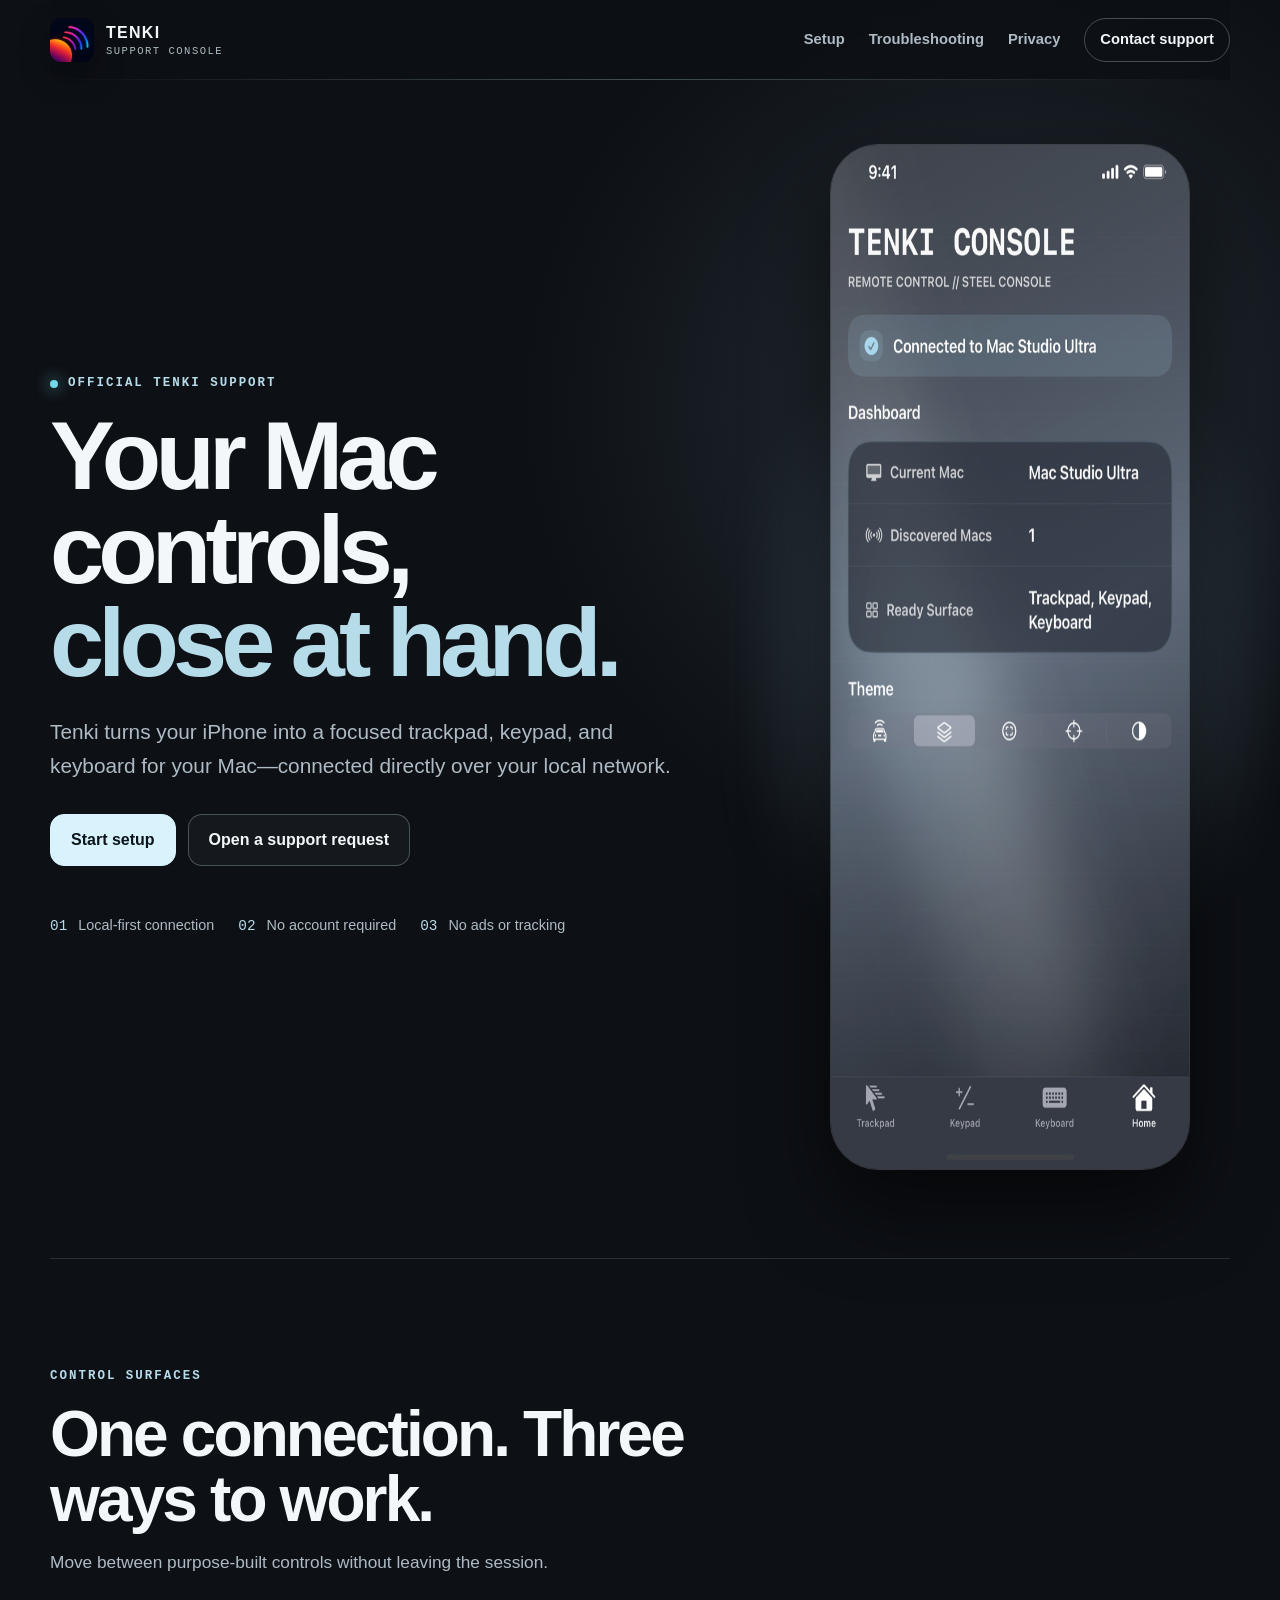
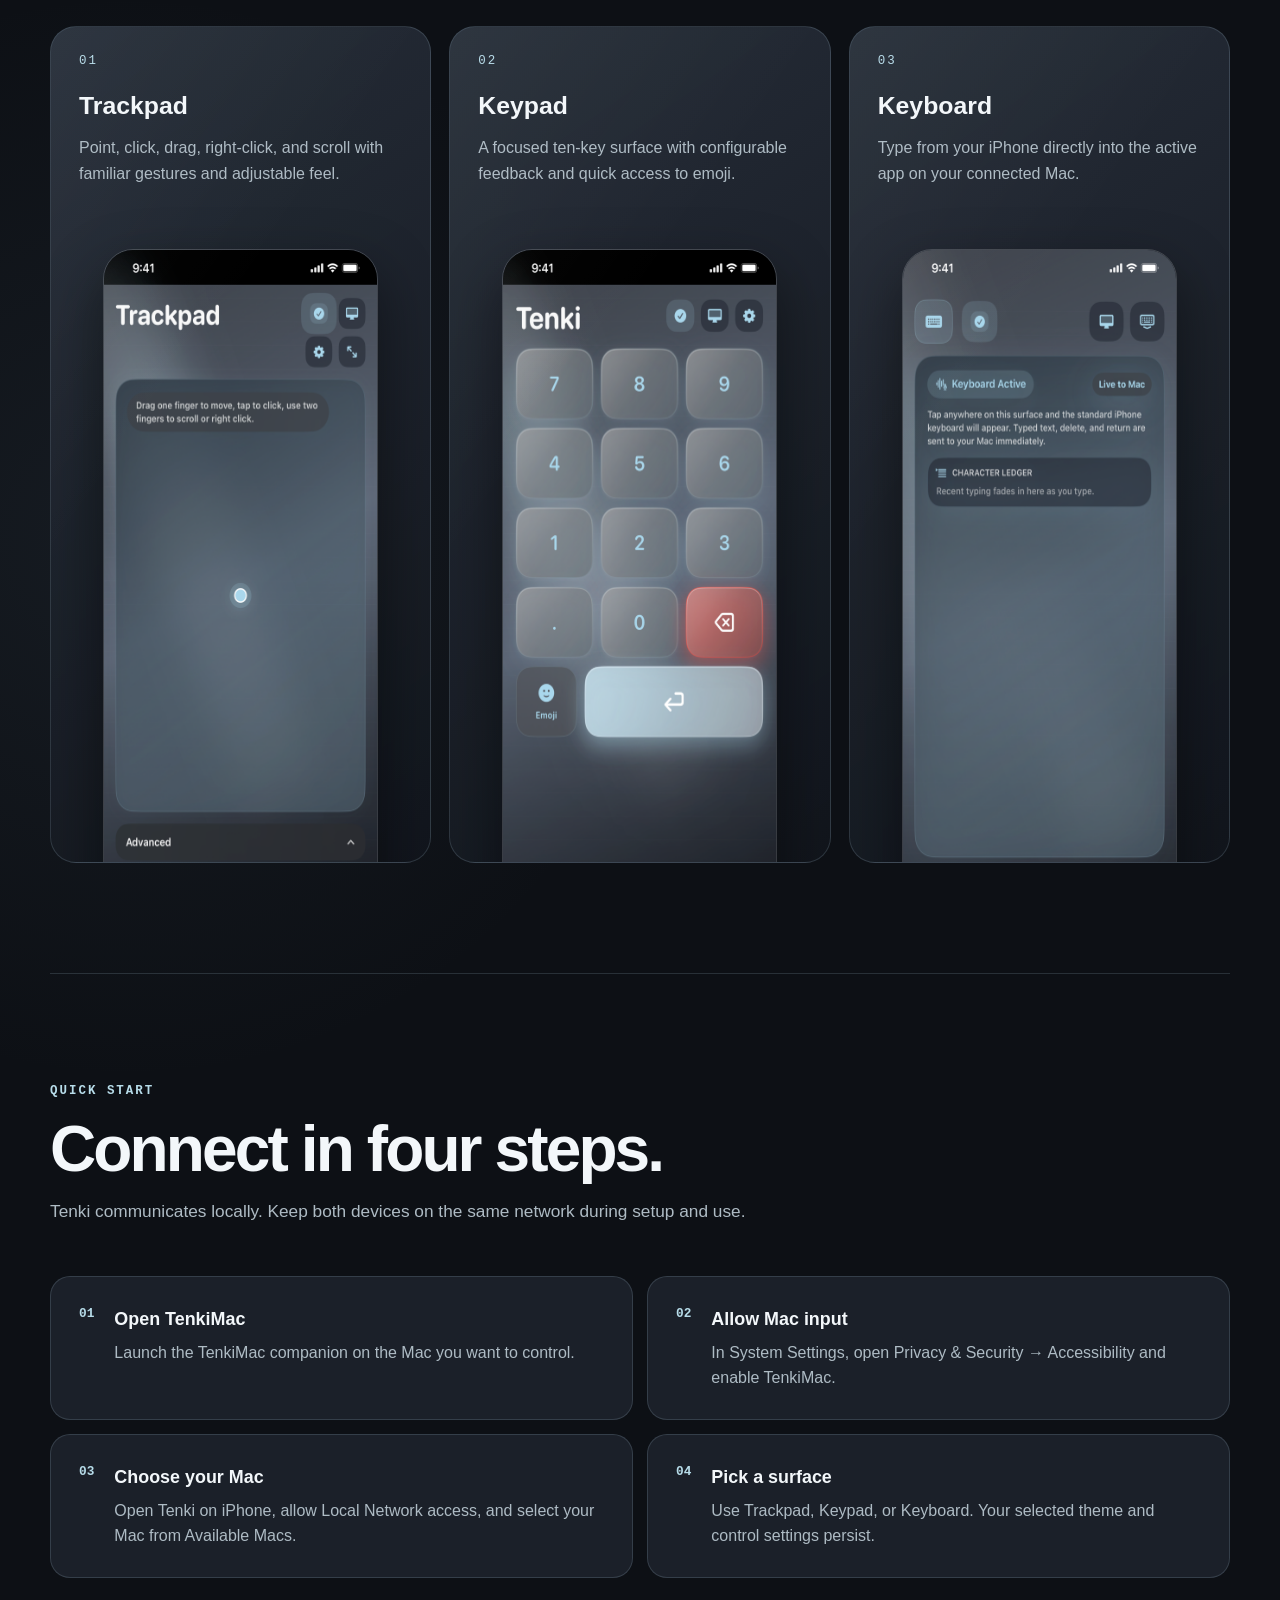
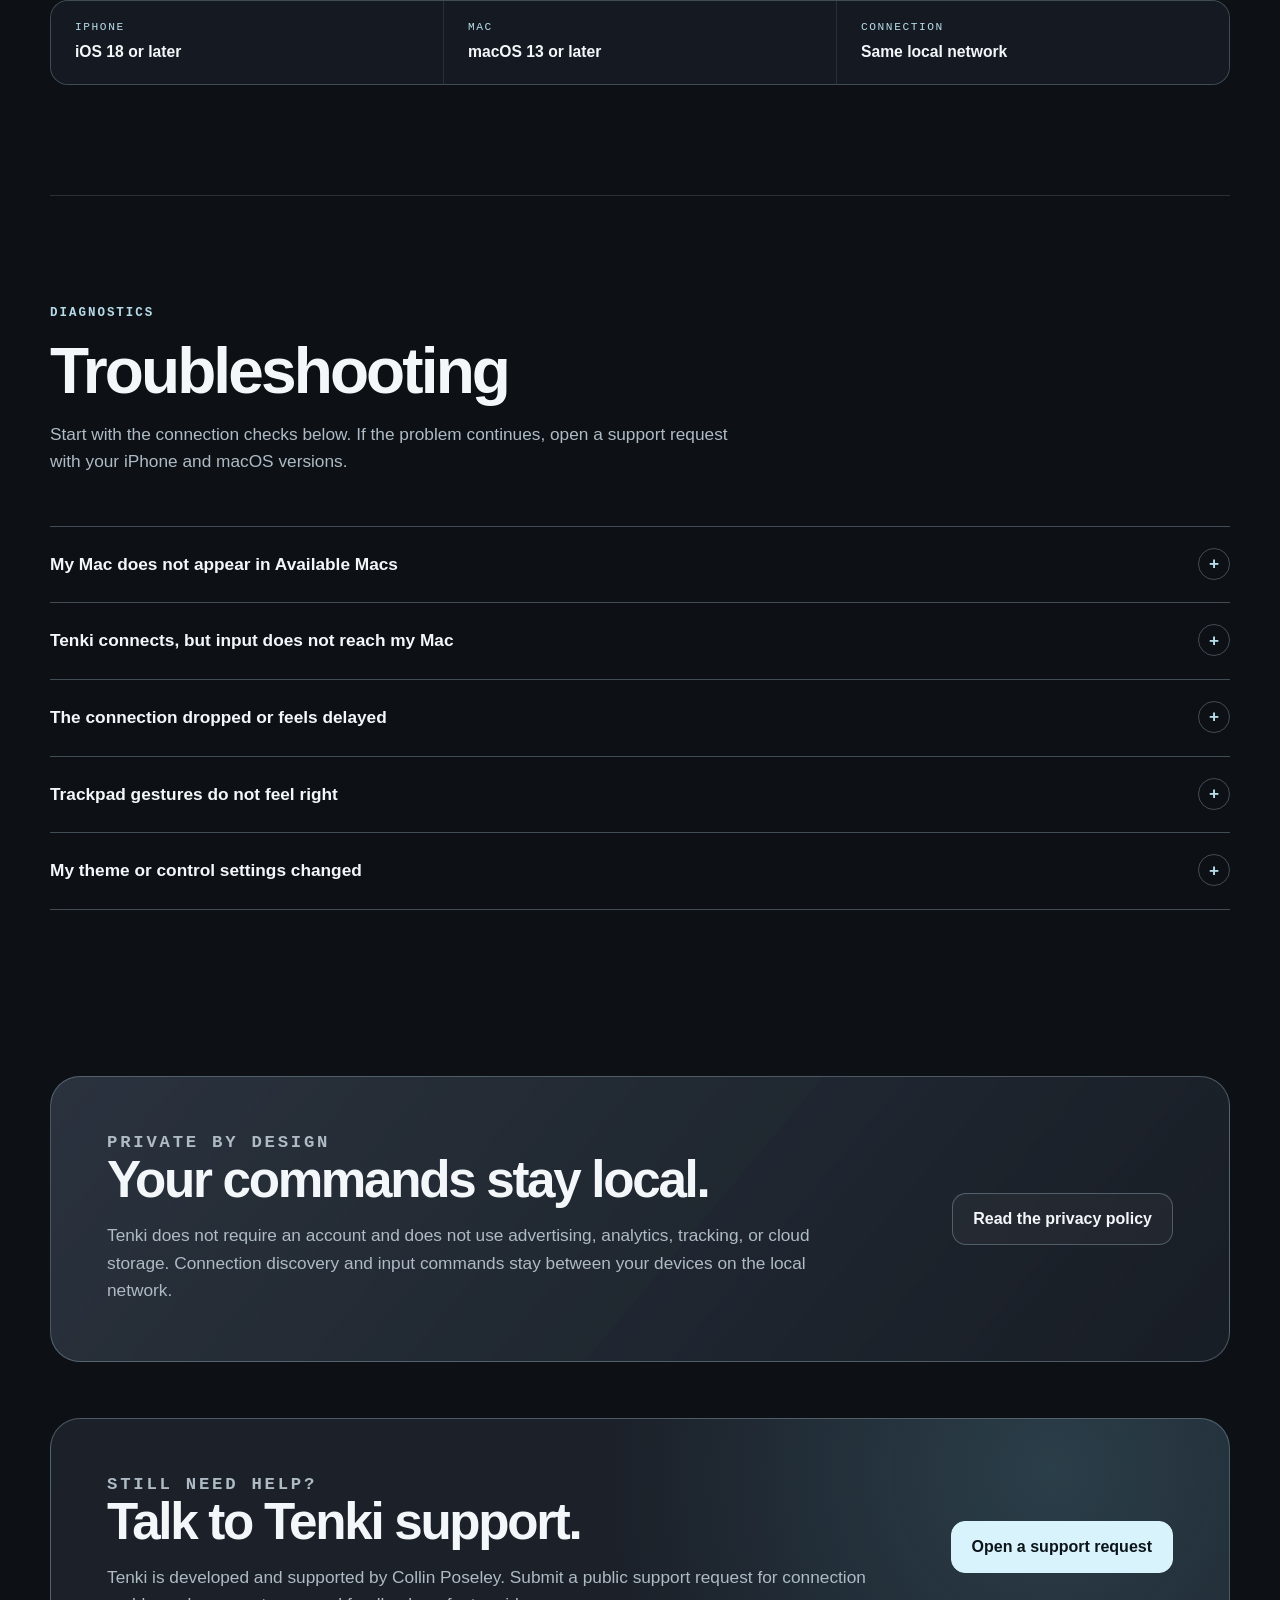
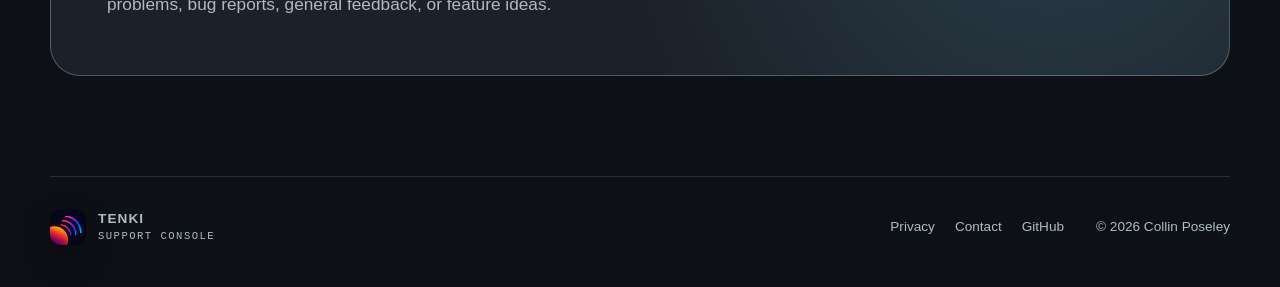
==== index.html @ 08800875 "Launch Tenki support site" ====
<!DOCTYPE html>
<html lang="en">
<head>
  <meta charset="utf-8">
  <meta name="viewport" content="width=device-width, initial-scale=1">
  <meta name="theme-color" content="#171b22">
  <meta name="description" content="Official support for Tenki, the iPhone control surface for your Mac. Find setup steps, troubleshooting help, privacy details, and contact support.">
  <meta property="og:title" content="Tenki Support">
  <meta property="og:description" content="Setup, troubleshooting, privacy, and support for Tenki—the iPhone control surface for Mac.">
  <meta property="og:type" content="website">
  <meta property="og:url" content="https://cposeley2.github.io/tenki-support/">
  <meta property="og:image" content="https://cposeley2.github.io/tenki-support/assets/og.png">
  <meta name="twitter:card" content="summary_large_image">
  <meta name="twitter:title" content="Tenki Support">
  <meta name="twitter:description" content="Setup, troubleshooting, privacy, and support for Tenki—the iPhone control surface for Mac.">
  <meta name="twitter:image" content="https://cposeley2.github.io/tenki-support/assets/og.png">
  <title>Tenki Support</title>
  <link rel="icon" type="image/png" href="assets/icon.png">
  <link rel="apple-touch-icon" href="assets/icon.png">
  <link rel="stylesheet" href="assets/styles.css">
</head>
<body>
  <a class="skip-link" href="#main">Skip to content</a>

  <header class="site-header">
    <a class="brand" href="./" aria-label="Tenki Support home">
      <img src="assets/icon.png" alt="" width="44" height="44">
      <span>
        <strong>TENKI</strong>
        <small>SUPPORT CONSOLE</small>
      </span>
    </a>

    <nav aria-label="Primary navigation">
      <a href="#setup">Setup</a>
      <a href="#troubleshooting">Troubleshooting</a>
      <a href="privacy.html">Privacy</a>
      <a class="nav-cta" href="https://github.com/CPoseley2/tenki-support/issues/new?template=support.yml">Contact support</a>
    </nav>
  </header>

  <main id="main">
    <section class="hero" aria-labelledby="hero-title">
      <div class="hero-copy">
        <p class="eyebrow"><span class="status-dot"></span> OFFICIAL TENKI SUPPORT</p>
        <h1 id="hero-title">Your Mac controls,<br><span>close at hand.</span></h1>
        <p class="hero-summary">
          Tenki turns your iPhone into a focused trackpad, keypad, and keyboard for your Mac—connected directly over your local network.
        </p>
        <div class="hero-actions">
          <a class="button primary" href="#setup">Start setup</a>
          <a class="button secondary" href="https://github.com/CPoseley2/tenki-support/issues/new?template=support.yml">Open a support request</a>
        </div>
        <ul class="signal-list">
          <li><span>01</span> Local-first connection</li>
          <li><span>02</span> No account required</li>
          <li><span>03</span> No ads or tracking</li>
        </ul>
      </div>

      <div class="hero-device">
        <div class="device-glow"></div>
        <img src="assets/screenshots/home.png" alt="Tenki Console home screen connected to a Mac" width="474" height="1026">
      </div>
    </section>

    <section class="surface-strip" aria-labelledby="surfaces-title">
      <div class="section-heading">
        <p class="eyebrow">CONTROL SURFACES</p>
        <h2 id="surfaces-title">One connection. Three ways to work.</h2>
        <p>Move between purpose-built controls without leaving the session.</p>
      </div>

      <div class="surface-grid">
        <article class="surface-card">
          <div class="surface-number">01</div>
          <h3>Trackpad</h3>
          <p>Point, click, drag, right-click, and scroll with familiar gestures and adjustable feel.</p>
          <img src="assets/screenshots/trackpad.png" alt="Tenki Trackpad screen" loading="lazy" width="316" height="684">
        </article>
        <article class="surface-card">
          <div class="surface-number">02</div>
          <h3>Keypad</h3>
          <p>A focused ten-key surface with configurable feedback and quick access to emoji.</p>
          <img src="assets/screenshots/keypad.png" alt="Tenki Keypad screen" loading="lazy" width="316" height="684">
        </article>
        <article class="surface-card">
          <div class="surface-number">03</div>
          <h3>Keyboard</h3>
          <p>Type from your iPhone directly into the active app on your connected Mac.</p>
          <img src="assets/screenshots/keyboard.png" alt="Tenki Keyboard screen" loading="lazy" width="316" height="684">
        </article>
      </div>
    </section>

    <section class="setup-section" id="setup" aria-labelledby="setup-title">
      <div class="section-heading">
        <p class="eyebrow">QUICK START</p>
        <h2 id="setup-title">Connect in four steps.</h2>
        <p>Tenki communicates locally. Keep both devices on the same network during setup and use.</p>
      </div>

      <ol class="steps">
        <li>
          <span class="step-number">01</span>
          <div>
            <h3>Open TenkiMac</h3>
            <p>Launch the TenkiMac companion on the Mac you want to control.</p>
          </div>
        </li>
        <li>
          <span class="step-number">02</span>
          <div>
            <h3>Allow Mac input</h3>
            <p>In System Settings, open Privacy &amp; Security → Accessibility and enable TenkiMac.</p>
          </div>
        </li>
        <li>
          <span class="step-number">03</span>
          <div>
            <h3>Choose your Mac</h3>
            <p>Open Tenki on iPhone, allow Local Network access, and select your Mac from Available Macs.</p>
          </div>
        </li>
        <li>
          <span class="step-number">04</span>
          <div>
            <h3>Pick a surface</h3>
            <p>Use Trackpad, Keypad, or Keyboard. Your selected theme and control settings persist.</p>
          </div>
        </li>
      </ol>

      <div class="requirements">
        <div>
          <small>IPHONE</small>
          <strong>iOS 18 or later</strong>
        </div>
        <div>
          <small>MAC</small>
          <strong>macOS 13 or later</strong>
        </div>
        <div>
          <small>CONNECTION</small>
          <strong>Same local network</strong>
        </div>
      </div>
    </section>

    <section class="troubleshooting-section" id="troubleshooting" aria-labelledby="troubleshooting-title">
      <div class="section-heading compact">
        <p class="eyebrow">DIAGNOSTICS</p>
        <h2 id="troubleshooting-title">Troubleshooting</h2>
        <p>Start with the connection checks below. If the problem continues, open a support request with your iPhone and macOS versions.</p>
      </div>

      <div class="diagnostic-list">
        <details>
          <summary>My Mac does not appear in Available Macs</summary>
          <div>
            <p>Confirm that TenkiMac is open and that both devices are connected to the same local network. On iPhone, open Settings → Privacy &amp; Security → Local Network and make sure Tenki is enabled.</p>
          </div>
        </details>
        <details>
          <summary>Tenki connects, but input does not reach my Mac</summary>
          <div>
            <p>Open System Settings → Privacy &amp; Security → Accessibility on your Mac and enable TenkiMac. If it was already enabled, turn it off and on again, then relaunch TenkiMac.</p>
          </div>
        </details>
        <details>
          <summary>The connection dropped or feels delayed</summary>
          <div>
            <p>Keep both devices on the same stable Wi-Fi network, move them closer to the access point, and avoid guest networks that isolate devices. Reopen Available Macs and reconnect.</p>
          </div>
        </details>
        <details>
          <summary>Trackpad gestures do not feel right</summary>
          <div>
            <p>Open Trackpad settings to adjust sensitivity, scroll behavior, smoothing, and haptic strength. The Balanced preset is a good place to restart.</p>
          </div>
        </details>
        <details>
          <summary>My theme or control settings changed</summary>
          <div>
            <p>Update to the latest Tenki version. Theme, clean-theme color, keypad layout, sound, haptic, and trackpad preferences are designed to persist between launches.</p>
          </div>
        </details>
      </div>
    </section>

    <section class="privacy-callout" aria-labelledby="privacy-title">
      <div>
        <p class="eyebrow">PRIVATE BY DESIGN</p>
        <h2 id="privacy-title">Your commands stay local.</h2>
        <p>Tenki does not require an account and does not use advertising, analytics, tracking, or cloud storage. Connection discovery and input commands stay between your devices on the local network.</p>
      </div>
      <a class="button secondary" href="privacy.html">Read the privacy policy</a>
    </section>

    <section class="contact-section" id="contact" aria-labelledby="contact-title">
      <div>
        <p class="eyebrow">STILL NEED HELP?</p>
        <h2 id="contact-title">Talk to Tenki support.</h2>
        <p>Tenki is developed and supported by Collin Poseley. Submit a public support request for connection problems, bug reports, general feedback, or feature ideas.</p>
      </div>
      <a class="button primary" href="https://github.com/CPoseley2/tenki-support/issues/new?template=support.yml">Open a support request</a>
    </section>
  </main>

  <footer>
    <a class="brand footer-brand" href="./">
      <img src="assets/icon.png" alt="" width="36" height="36">
      <span><strong>TENKI</strong><small>SUPPORT CONSOLE</small></span>
    </a>
    <div class="footer-links">
      <a href="privacy.html">Privacy</a>
      <a href="https://github.com/CPoseley2/tenki-support/issues/new?template=support.yml">Contact</a>
      <a href="https://github.com/CPoseley2/tenki-support">GitHub</a>
    </div>
    <p>© 2026 Collin Poseley</p>
  </footer>
</body>
</html>
---- assets/styles.css ----
:root {
  color-scheme: dark;
  --bg: #0d1015;
  --bg-soft: #151a22;
  --panel: rgba(31, 37, 47, 0.82);
  --panel-strong: #202630;
  --line: rgba(188, 219, 234, 0.16);
  --line-strong: rgba(188, 219, 234, 0.3);
  --text: #f3f7fa;
  --muted: #aebbc4;
  --accent: #b7dce9;
  --accent-strong: #d9f3fc;
  --signal: #74d8e8;
  --danger: #f07178;
  --max: 1180px;
  --radius: 26px;
  --mono: ui-monospace, "SFMono-Regular", "SF Mono", Menlo, Consolas, monospace;
  --sans: -apple-system, BlinkMacSystemFont, "SF Pro Display", "Helvetica Neue", Arial, sans-serif;
}

* {
  box-sizing: border-box;
}

html {
  scroll-behavior: smooth;
}

body {
  margin: 0;
  min-width: 320px;
  overflow-x: hidden;
  color: var(--text);
  background:
    radial-gradient(circle at 78% 8%, rgba(156, 198, 219, 0.16), transparent 30rem),
    radial-gradient(circle at 10% 42%, rgba(85, 106, 125, 0.12), transparent 34rem),
    var(--bg);
  font-family: var(--sans);
  line-height: 1.6;
}

body::before {
  position: fixed;
  inset: 0;
  z-index: -1;
  pointer-events: none;
  content: "";
  opacity: 0.34;
  background-image:
    linear-gradient(rgba(255, 255, 255, 0.025) 1px, transparent 1px),
    linear-gradient(90deg, rgba(255, 255, 255, 0.025) 1px, transparent 1px);
  background-size: 52px 52px;
  mask-image: linear-gradient(to bottom, black, transparent 72%);
}

a {
  color: inherit;
}

img {
  display: block;
  max-width: 100%;
}

.skip-link {
  position: fixed;
  top: 8px;
  left: 8px;
  z-index: 100;
  padding: 10px 14px;
  color: #081015;
  background: var(--accent-strong);
  border-radius: 8px;
  transform: translateY(-160%);
}

.skip-link:focus {
  transform: translateY(0);
}

.site-header {
  position: sticky;
  top: 0;
  z-index: 20;
  display: flex;
  align-items: center;
  justify-content: space-between;
  width: min(calc(100% - 40px), var(--max));
  margin: 0 auto;
  padding: 18px 0;
  background: rgba(13, 16, 21, 0.82);
  backdrop-filter: blur(20px);
}

.site-header::after {
  position: absolute;
  right: 0;
  bottom: 0;
  left: 0;
  height: 1px;
  content: "";
  background: linear-gradient(90deg, transparent, var(--line-strong), transparent);
}

.brand {
  display: inline-flex;
  gap: 12px;
  align-items: center;
  text-decoration: none;
}

.brand img {
  border-radius: 11px;
  box-shadow: 0 12px 30px rgba(0, 0, 0, 0.34);
}

.brand span {
  display: grid;
  line-height: 1.1;
}

.brand strong {
  letter-spacing: 0.08em;
}

.brand small {
  margin-top: 4px;
  color: var(--muted);
  font: 0.66rem/1 var(--mono);
  letter-spacing: 0.14em;
}

nav {
  display: flex;
  gap: 24px;
  align-items: center;
}

nav a {
  color: var(--muted);
  font-size: 0.92rem;
  font-weight: 600;
  text-decoration: none;
  transition: color 160ms ease;
}

nav a:hover,
nav a:focus-visible,
nav a[aria-current="page"] {
  color: var(--text);
}

.nav-cta {
  padding: 9px 15px;
  color: var(--text);
  border: 1px solid var(--line-strong);
  border-radius: 999px;
}

main,
footer {
  width: min(calc(100% - 40px), var(--max));
  margin-inline: auto;
}

.hero {
  display: grid;
  grid-template-columns: minmax(0, 1.2fr) minmax(280px, 0.8fr);
  gap: 80px;
  align-items: center;
  min-height: 760px;
  padding: 64px 0 88px;
}

.eyebrow {
  display: flex;
  gap: 10px;
  align-items: center;
  margin: 0 0 18px;
  color: var(--accent);
  font: 700 0.78rem/1.2 var(--mono);
  letter-spacing: 0.16em;
}

.status-dot {
  width: 8px;
  height: 8px;
  background: var(--signal);
  border-radius: 50%;
  box-shadow: 0 0 16px var(--signal);
}

h1,
h2,
h3,
p {
  margin-top: 0;
}

h1 {
  max-width: 720px;
  margin-bottom: 26px;
  font-size: clamp(3.5rem, 7.6vw, 6.6rem);
  line-height: 0.96;
  letter-spacing: -0.06em;
}

h1 span,
h2 span {
  color: var(--accent);
}

.hero-summary {
  max-width: 650px;
  margin-bottom: 32px;
  color: var(--muted);
  font-size: clamp(1.08rem, 2vw, 1.3rem);
}

.hero-actions {
  display: flex;
  flex-wrap: wrap;
  gap: 12px;
}

.button {
  display: inline-flex;
  min-height: 48px;
  padding: 12px 20px;
  align-items: center;
  justify-content: center;
  border-radius: 14px;
  font-weight: 750;
  text-decoration: none;
  transition: transform 160ms ease, border-color 160ms ease, background 160ms ease;
}

.button:hover,
.button:focus-visible {
  transform: translateY(-2px);
}

.button.primary {
  color: #0b151a;
  background: var(--accent-strong);
  border: 1px solid var(--accent-strong);
}

.button.secondary {
  color: var(--text);
  background: rgba(255, 255, 255, 0.035);
  border: 1px solid var(--line-strong);
}

.button.secondary:hover,
.button.secondary:focus-visible {
  background: rgba(255, 255, 255, 0.07);
  border-color: rgba(188, 219, 234, 0.5);
}

.signal-list {
  display: flex;
  flex-wrap: wrap;
  gap: 16px 24px;
  padding: 0;
  margin: 48px 0 0;
  color: var(--muted);
  list-style: none;
  font-size: 0.9rem;
}

.signal-list span {
  margin-right: 7px;
  color: var(--accent);
  font-family: var(--mono);
}

.hero-device {
  position: relative;
  width: min(100%, 360px);
  justify-self: center;
}

.hero-device > img {
  position: relative;
  z-index: 1;
  width: 100%;
  border: 1px solid rgba(255, 255, 255, 0.17);
  border-radius: 48px;
  box-shadow: 0 40px 80px rgba(0, 0, 0, 0.55);
}

.device-glow {
  position: absolute;
  inset: 10% -18%;
  background: radial-gradient(circle, rgba(162, 211, 230, 0.26), transparent 68%);
  filter: blur(28px);
}

.surface-strip,
.setup-section,
.troubleshooting-section {
  padding: 110px 0;
  border-top: 1px solid var(--line);
}

.section-heading {
  max-width: 760px;
  margin-bottom: 50px;
}

.section-heading.compact {
  max-width: 680px;
}

.section-heading h2,
.privacy-callout h2,
.contact-section h2 {
  margin-bottom: 16px;
  font-size: clamp(2.4rem, 5vw, 4.2rem);
  line-height: 1.02;
  letter-spacing: -0.045em;
}

.section-heading > p:last-child,
.privacy-callout p,
.contact-section p {
  color: var(--muted);
  font-size: 1.08rem;
}

.surface-grid {
  display: grid;
  grid-template-columns: repeat(3, 1fr);
  gap: 18px;
}

.surface-card {
  position: relative;
  min-width: 0;
  overflow: hidden;
  padding: 28px 28px 0;
  background: linear-gradient(145deg, rgba(43, 51, 63, 0.86), rgba(18, 22, 29, 0.96));
  border: 1px solid var(--line);
  border-radius: var(--radius);
}

.surface-card::after {
  position: absolute;
  inset: 0;
  pointer-events: none;
  content: "";
  background: linear-gradient(125deg, rgba(255, 255, 255, 0.04), transparent 40%);
}

.surface-number {
  color: var(--accent);
  font: 0.78rem/1 var(--mono);
  letter-spacing: 0.16em;
}

.surface-card h3 {
  margin: 18px 0 10px;
  font-size: 1.55rem;
}

.surface-card p {
  min-height: 90px;
  color: var(--muted);
}

.surface-card img {
  width: min(88%, 275px);
  margin: 24px auto -22%;
  border: 1px solid rgba(255, 255, 255, 0.16);
  border-radius: 30px;
  box-shadow: 0 24px 60px rgba(0, 0, 0, 0.46);
}

.steps {
  display: grid;
  grid-template-columns: repeat(2, 1fr);
  gap: 14px;
  padding: 0;
  list-style: none;
}

.steps li {
  display: flex;
  gap: 20px;
  padding: 28px;
  background: var(--panel);
  border: 1px solid var(--line);
  border-radius: 20px;
}

.step-number {
  flex: 0 0 auto;
  color: var(--accent);
  font: 700 0.8rem/1.4 var(--mono);
}

.steps h3 {
  margin-bottom: 6px;
  font-size: 1.12rem;
}

.steps p {
  margin: 0;
  color: var(--muted);
}

.requirements {
  display: grid;
  grid-template-columns: repeat(3, 1fr);
  gap: 1px;
  margin-top: 22px;
  overflow: hidden;
  background: var(--line);
  border: 1px solid var(--line);
  border-radius: 18px;
}

.requirements div {
  display: grid;
  gap: 5px;
  padding: 20px 24px;
  background: var(--bg-soft);
}

.requirements small {
  color: var(--accent);
  font: 0.7rem/1.2 var(--mono);
  letter-spacing: 0.14em;
}

.requirements strong {
  font-size: 0.98rem;
}

.diagnostic-list {
  border-top: 1px solid var(--line-strong);
}

details {
  border-bottom: 1px solid var(--line-strong);
}

summary {
  position: relative;
  padding: 24px 52px 24px 0;
  cursor: pointer;
  font-size: 1.08rem;
  font-weight: 700;
  list-style: none;
}

summary::-webkit-details-marker {
  display: none;
}

summary::after {
  position: absolute;
  top: 21px;
  right: 0;
  display: grid;
  width: 30px;
  height: 30px;
  content: "+";
  place-items: center;
  color: var(--accent);
  border: 1px solid var(--line-strong);
  border-radius: 50%;
}

details[open] summary::after {
  content: "–";
}

details > div {
  max-width: 820px;
  padding: 0 48px 24px 0;
  color: var(--muted);
}

details p {
  margin-bottom: 0;
}

.privacy-callout,
.contact-section {
  display: grid;
  grid-template-columns: minmax(0, 1fr) auto;
  gap: 48px;
  align-items: center;
  padding: 56px;
  margin: 56px 0;
  background:
    linear-gradient(130deg, rgba(64, 78, 92, 0.4), rgba(24, 29, 37, 0.92)),
    var(--panel);
  border: 1px solid var(--line-strong);
  border-radius: 30px;
}

.privacy-callout h2,
.contact-section h2 {
  font-size: clamp(2rem, 4vw, 3.5rem);
}

.privacy-callout p,
.contact-section p {
  max-width: 760px;
  margin-bottom: 0;
}

.contact-section {
  margin-bottom: 100px;
  background:
    radial-gradient(circle at 85% 20%, rgba(113, 197, 218, 0.18), transparent 28rem),
    var(--panel);
}

footer {
  display: grid;
  grid-template-columns: 1fr auto auto;
  gap: 32px;
  align-items: center;
  padding: 32px 0 42px;
  color: var(--muted);
  border-top: 1px solid var(--line);
  font-size: 0.85rem;
}

.footer-links {
  display: flex;
  gap: 20px;
}

.footer-links a {
  text-decoration: none;
}

.footer-links a:hover,
.footer-links a:focus-visible {
  color: var(--text);
}

footer p {
  margin: 0;
}

.policy-main {
  max-width: 950px;
}

.policy-hero {
  padding: 110px 0 70px;
}

.policy-hero h1 {
  max-width: 900px;
}

.policy-hero > p:last-child {
  color: var(--muted);
  font-family: var(--mono);
}

.policy {
  margin-bottom: 100px;
}

.policy section {
  padding: 38px 0;
  border-top: 1px solid var(--line);
}

.policy h2 {
  margin-bottom: 16px;
  font-size: 1.8rem;
  letter-spacing: -0.025em;
}

.policy h3 {
  margin: 26px 0 8px;
  color: var(--accent);
  font-size: 1rem;
}

.policy p {
  max-width: 780px;
  color: var(--muted);
  font-size: 1.05rem;
}

.policy-contact {
  padding: 38px !important;
  background: var(--panel);
  border: 1px solid var(--line-strong) !important;
  border-radius: 24px;
}

.policy-contact .button {
  margin-top: 8px;
}

@media (max-width: 900px) {
  nav a:not(.nav-cta) {
    display: none;
  }

  .hero {
    grid-template-columns: 1fr;
    gap: 52px;
    padding-top: 72px;
    text-align: center;
  }

  .hero-copy {
    display: grid;
    justify-items: center;
  }

  .signal-list {
    justify-content: center;
  }

  .hero-device {
    width: min(72vw, 340px);
  }

  .surface-grid {
    grid-template-columns: 1fr;
  }

  .surface-card {
    display: grid;
    grid-template-columns: 1fr minmax(150px, 0.65fr);
    column-gap: 28px;
    align-items: start;
  }

  .surface-card .surface-number,
  .surface-card h3,
  .surface-card p {
    grid-column: 1;
  }

  .surface-card img {
    grid-column: 2;
    grid-row: 1 / span 3;
    margin: 0 auto -20%;
  }

  .surface-card p {
    min-height: 0;
  }

  .privacy-callout,
  .contact-section {
    grid-template-columns: 1fr;
  }

  footer {
    grid-template-columns: 1fr;
  }
}

@media (max-width: 650px) {
  .site-header,
  main,
  footer {
    width: min(calc(100% - 28px), var(--max));
  }

  .site-header {
    padding: 14px 0;
  }

  .nav-cta {
    padding: 8px 11px;
    font-size: 0.78rem;
  }

  .brand img {
    width: 38px;
    height: 38px;
  }

  .brand small {
    display: none;
  }

  .hero {
    min-height: auto;
    padding: 64px 0 80px;
  }

  h1 {
    font-size: clamp(3.2rem, 15vw, 4.5rem);
  }

  .hero-actions {
    display: grid;
    width: 100%;
  }

  .signal-list {
    display: grid;
    width: 100%;
    justify-content: start;
    text-align: left;
  }

  .surface-strip,
  .setup-section,
  .troubleshooting-section {
    padding: 80px 0;
  }

  .surface-card {
    display: block;
  }

  .surface-card img {
    width: min(78%, 260px);
    margin: 28px auto -22%;
  }

  .steps {
    grid-template-columns: 1fr;
  }

  .requirements {
    grid-template-columns: 1fr;
  }

  .privacy-callout,
  .contact-section {
    padding: 30px;
    border-radius: 24px;
  }

  .privacy-callout .button,
  .contact-section .button {
    width: 100%;
  }

  .policy-hero {
    padding: 80px 0 50px;
  }

  .policy-contact {
    padding: 28px !important;
  }

  .footer-links {
    flex-wrap: wrap;
  }
}

@media (prefers-reduced-motion: reduce) {
  html {
    scroll-behavior: auto;
  }

  *,
  *::before,
  *::after {
    transition-duration: 0.01ms !important;
  }
}
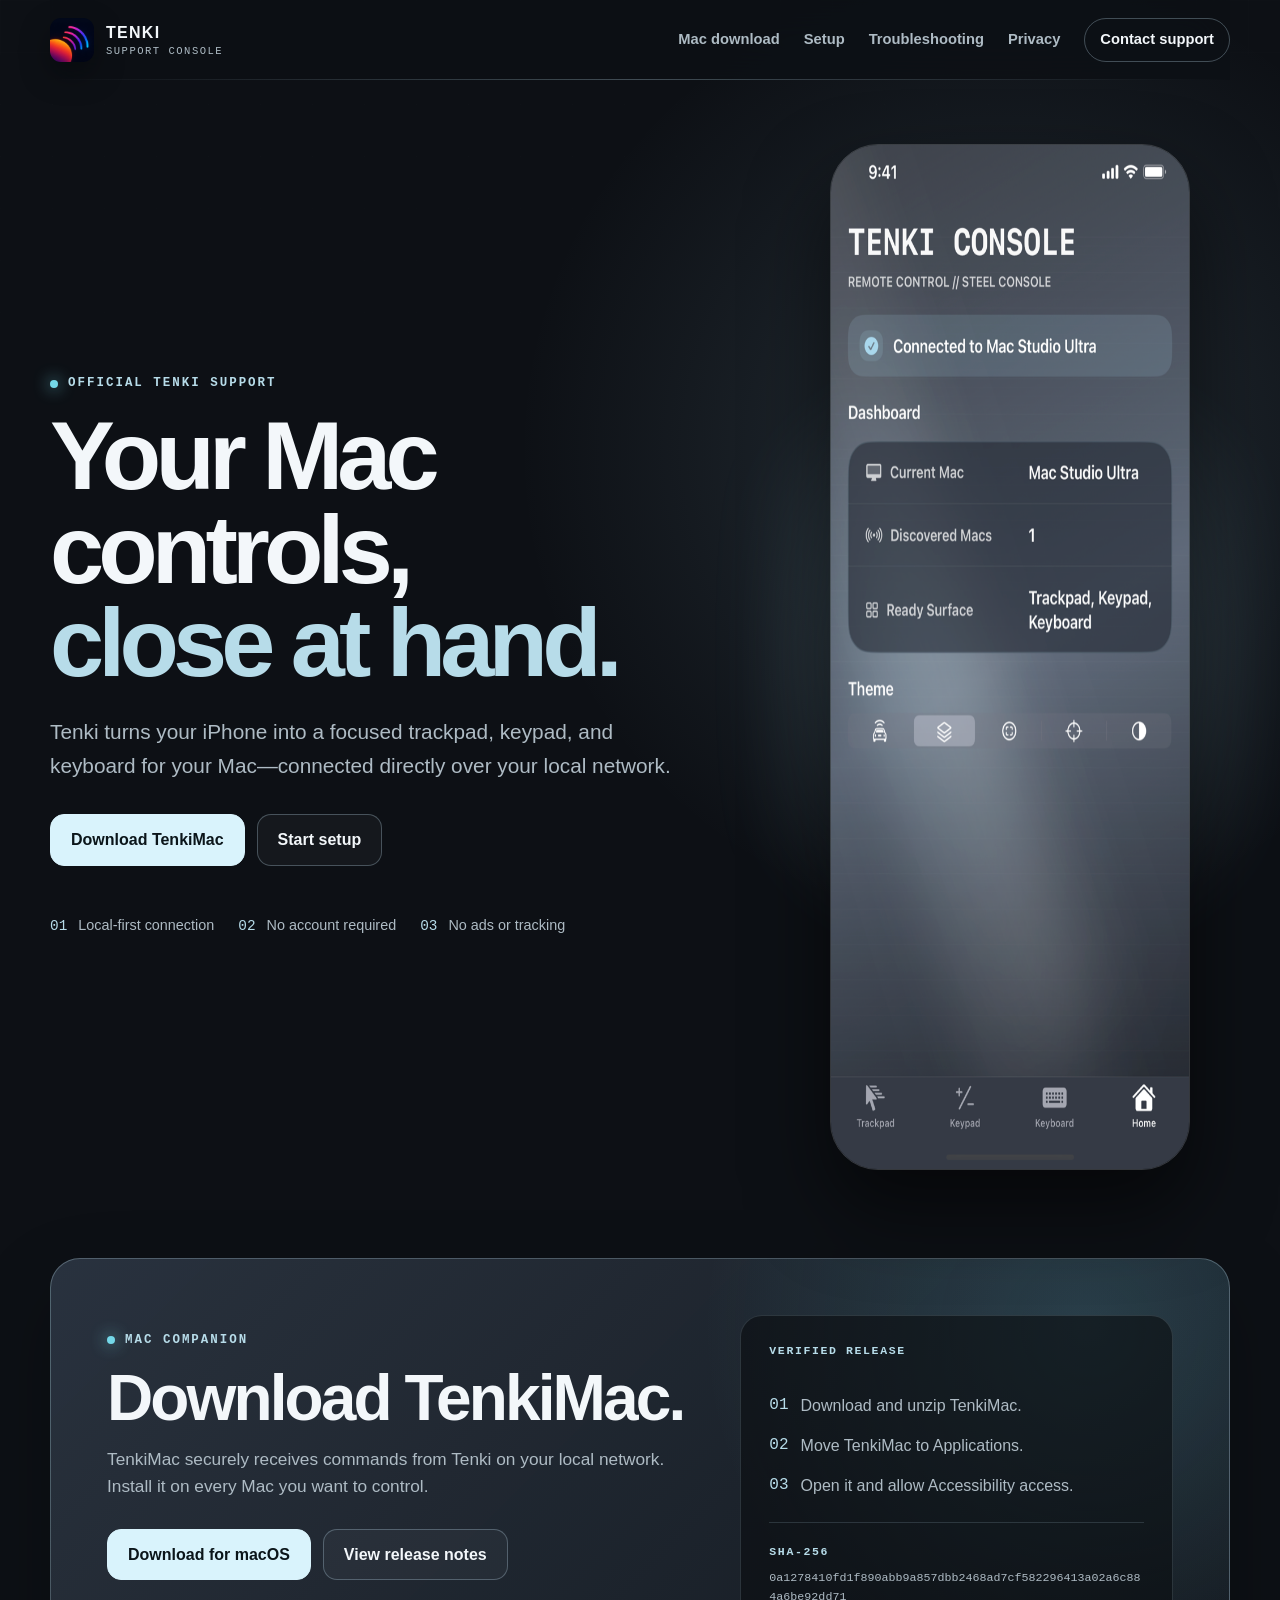
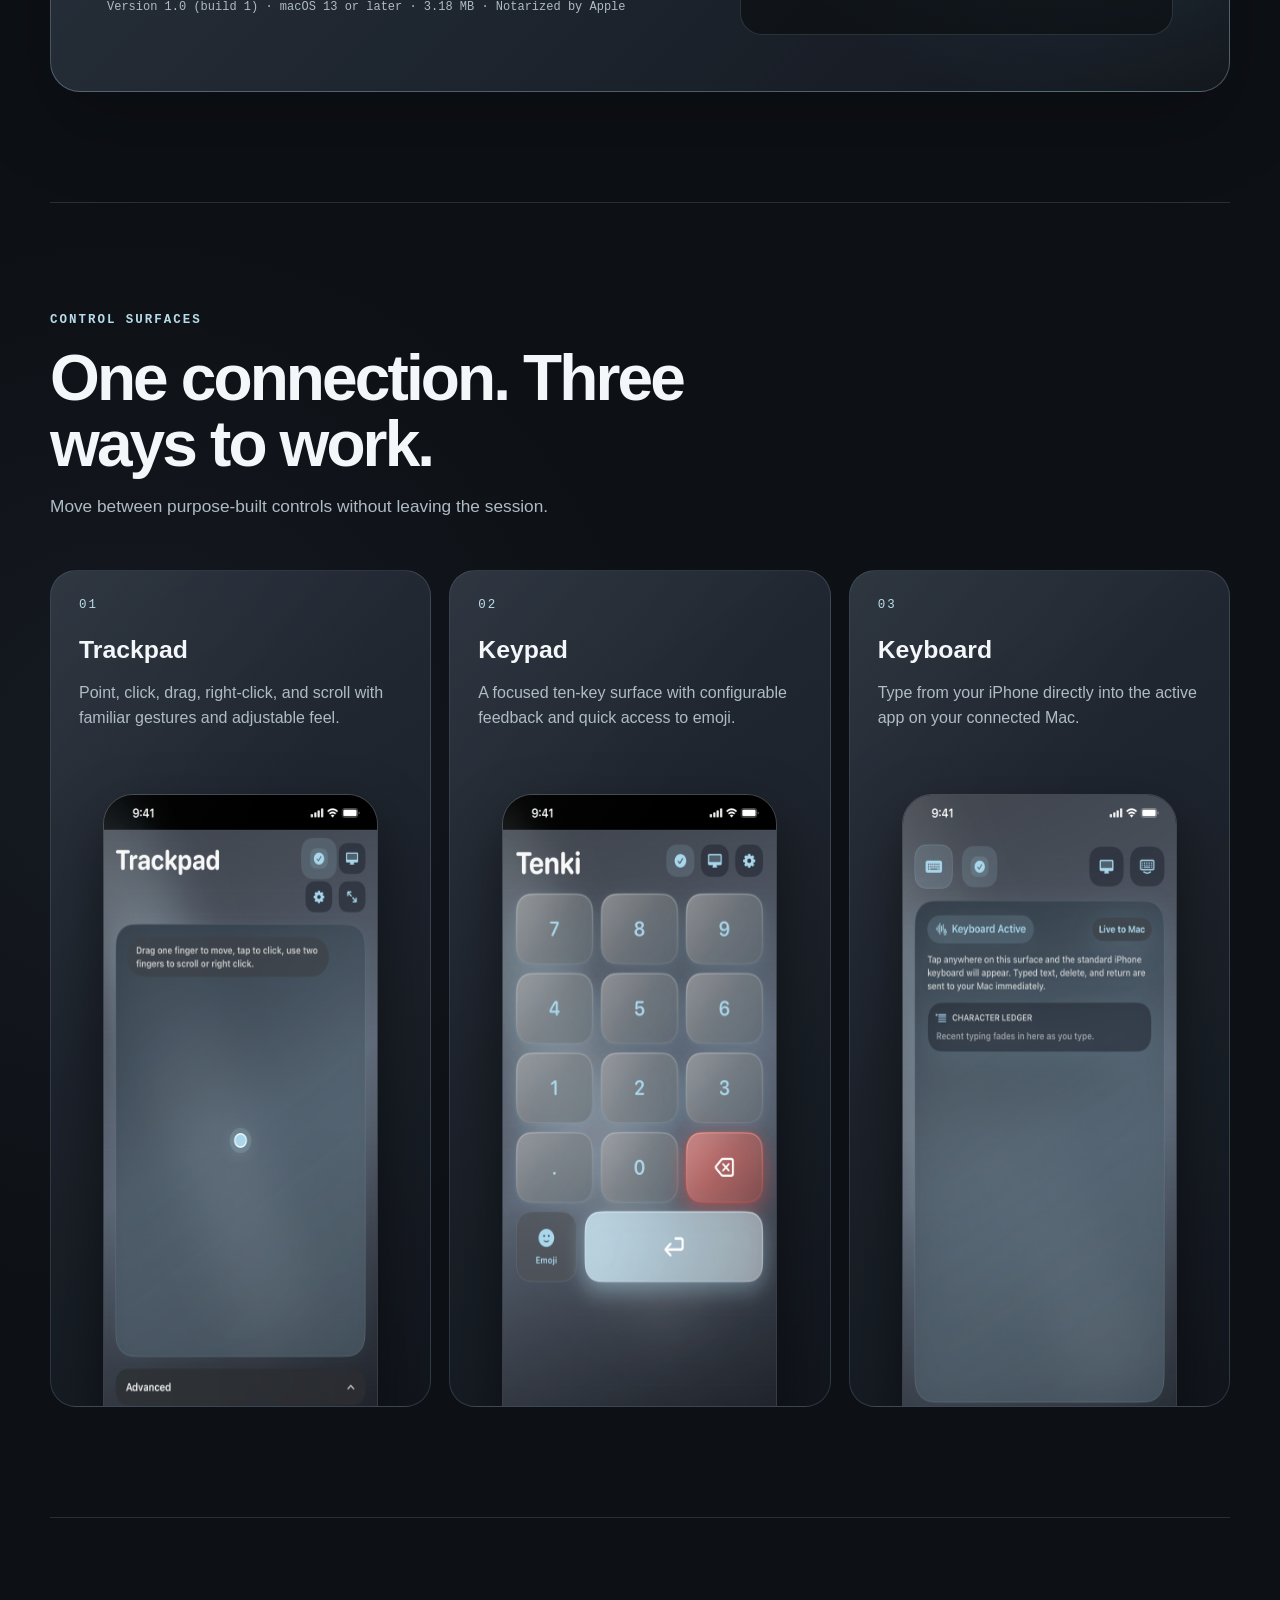
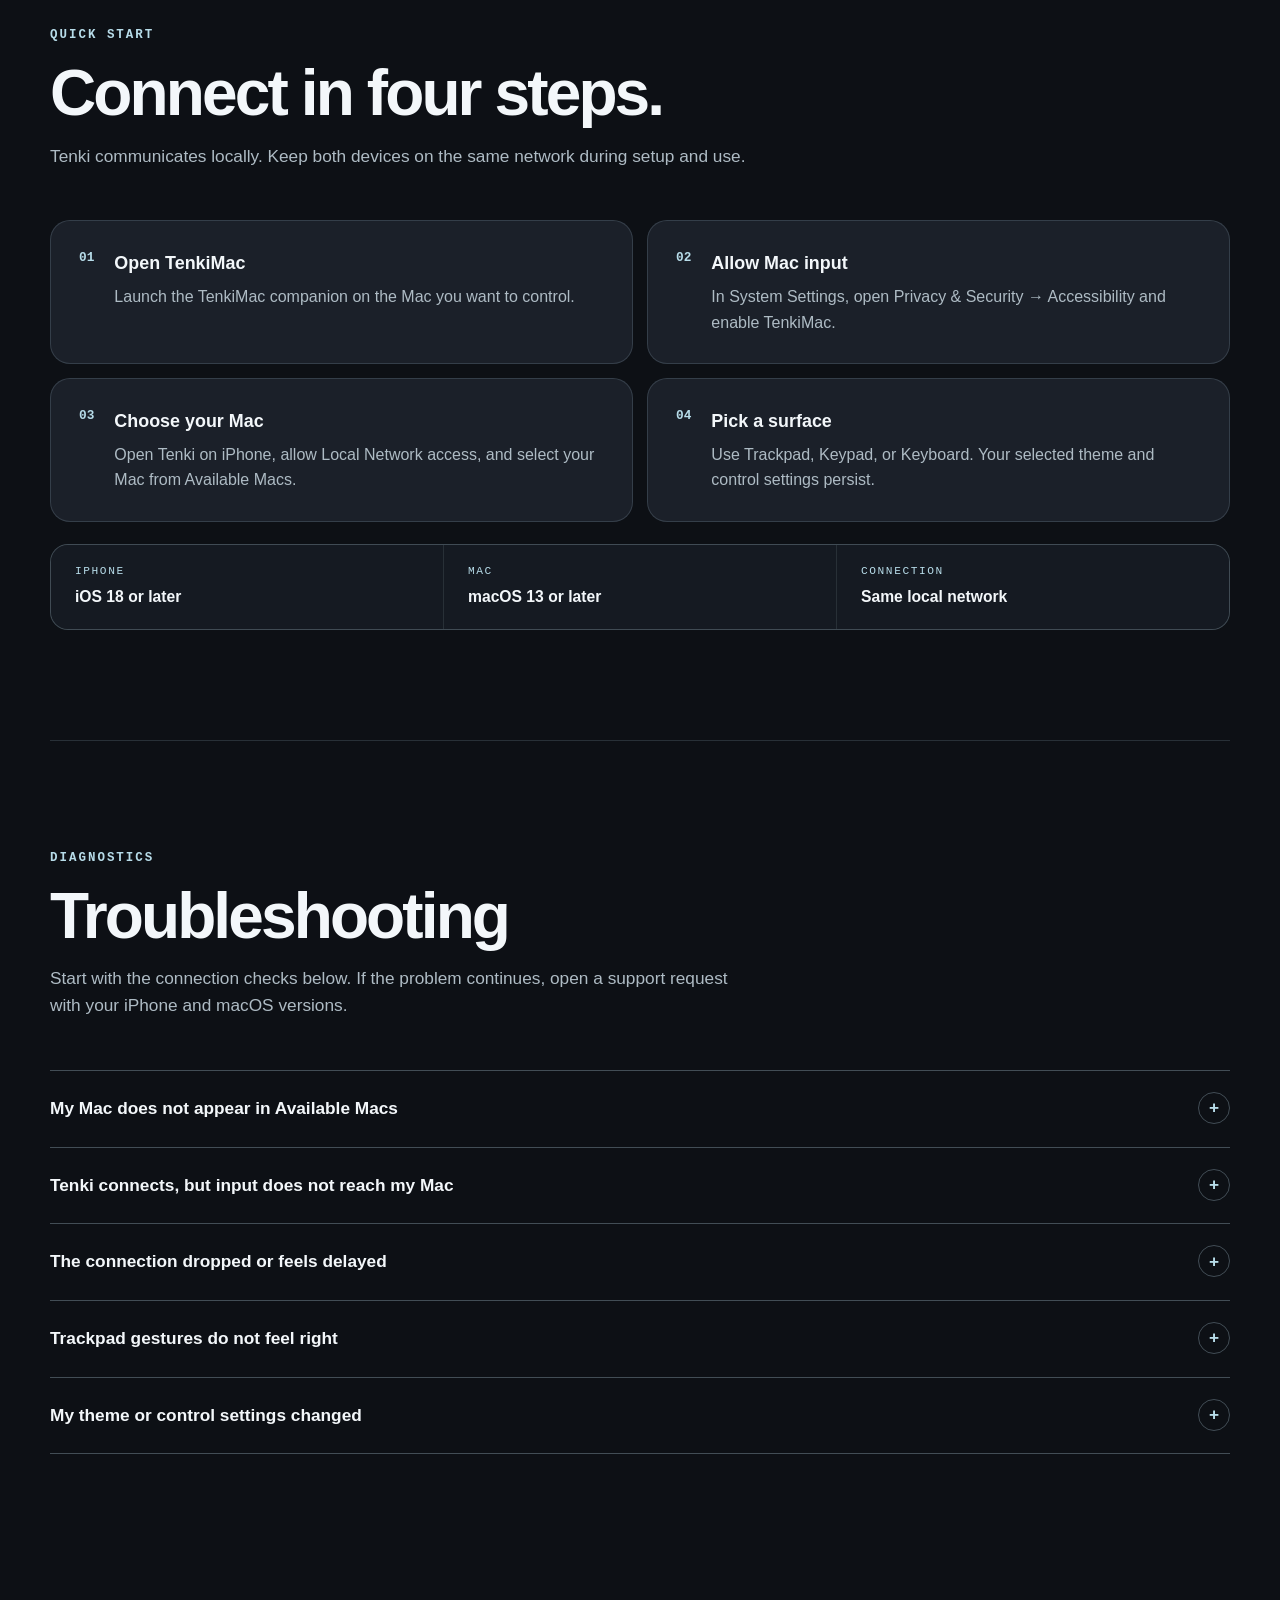
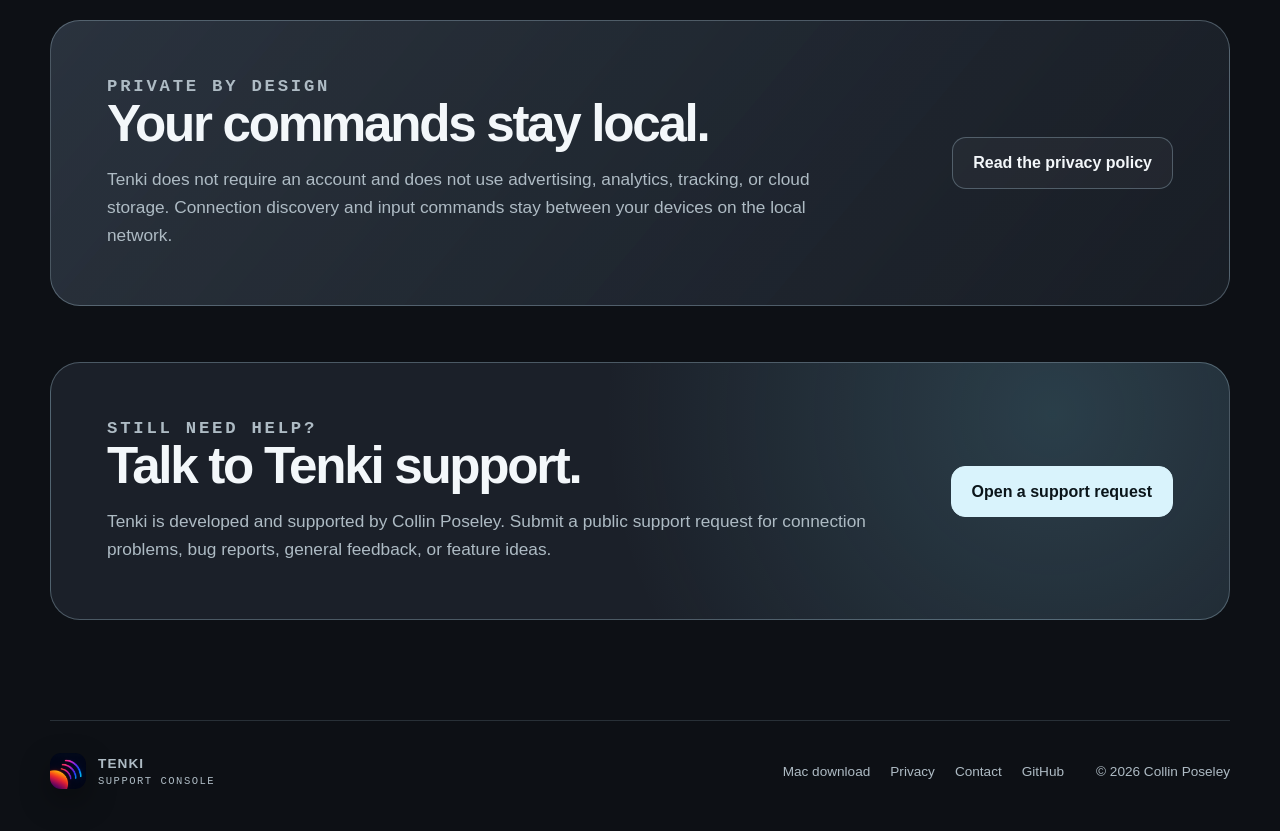
==== commit 2f4c1a5c: "Add TenkiMac download" ====
--- a/index.html
+++ b/index.html
@@ -4,7 +4,7 @@
   <meta charset="utf-8">
   <meta name="viewport" content="width=device-width, initial-scale=1">
   <meta name="theme-color" content="#171b22">
-  <meta name="description" content="Official support for Tenki, the iPhone control surface for your Mac. Find setup steps, troubleshooting help, privacy details, and contact support.">
+  <meta name="description" content="Download TenkiMac and get official support for Tenki, the iPhone control surface for your Mac. Find setup steps, troubleshooting help, privacy details, and contact support.">
   <meta property="og:title" content="Tenki Support">
   <meta property="og:description" content="Setup, troubleshooting, privacy, and support for Tenki—the iPhone control surface for Mac.">
   <meta property="og:type" content="website">
@@ -32,6 +32,7 @@
     </a>
 
     <nav aria-label="Primary navigation">
+      <a href="#download">Mac download</a>
       <a href="#setup">Setup</a>
       <a href="#troubleshooting">Troubleshooting</a>
       <a href="privacy.html">Privacy</a>
@@ -48,8 +49,8 @@
           Tenki turns your iPhone into a focused trackpad, keypad, and keyboard for your Mac—connected directly over your local network.
         </p>
         <div class="hero-actions">
-          <a class="button primary" href="#setup">Start setup</a>
-          <a class="button secondary" href="https://github.com/CPoseley2/tenki-support/issues/new?template=support.yml">Open a support request</a>
+          <a class="button primary" href="https://github.com/CPoseley2/tenki-support/releases/latest/download/TenkiMac-1.0.zip">Download TenkiMac</a>
+          <a class="button secondary" href="#setup">Start setup</a>
         </div>
         <ul class="signal-list">
           <li><span>01</span> Local-first connection</li>
@@ -61,6 +62,34 @@
       <div class="hero-device">
         <div class="device-glow"></div>
         <img src="assets/screenshots/home.png" alt="Tenki Console home screen connected to a Mac" width="474" height="1026">
+      </div>
+    </section>
+
+    <section class="download-section" id="download" aria-labelledby="download-title">
+      <div class="download-copy">
+        <p class="eyebrow"><span class="status-dot"></span> MAC COMPANION</p>
+        <h2 id="download-title">Download TenkiMac.</h2>
+        <p>
+          TenkiMac securely receives commands from Tenki on your local network. Install it on every Mac you want to control.
+        </p>
+        <div class="download-actions">
+          <a class="button primary" href="https://github.com/CPoseley2/tenki-support/releases/latest/download/TenkiMac-1.0.zip">Download for macOS</a>
+          <a class="button secondary" href="https://github.com/CPoseley2/tenki-support/releases/latest">View release notes</a>
+        </div>
+        <p class="download-meta">Version 1.0 (build 1) · macOS 13 or later · 3.18 MB · Notarized by Apple</p>
+      </div>
+
+      <div class="release-card">
+        <p class="release-label">VERIFIED RELEASE</p>
+        <ol class="install-list">
+          <li><span>01</span> Download and unzip TenkiMac.</li>
+          <li><span>02</span> Move TenkiMac to Applications.</li>
+          <li><span>03</span> Open it and allow Accessibility access.</li>
+        </ol>
+        <div class="checksum">
+          <span>SHA-256</span>
+          <code>0a1278410fd1f890abb9a857dbb2468ad7cf582296413a02a6c884a6be92dd71</code>
+        </div>
       </div>
     </section>
 
@@ -213,6 +242,7 @@
       <span><strong>TENKI</strong><small>SUPPORT CONSOLE</small></span>
     </a>
     <div class="footer-links">
+      <a href="https://github.com/CPoseley2/tenki-support/releases/latest/download/TenkiMac-1.0.zip">Mac download</a>
       <a href="privacy.html">Privacy</a>
       <a href="https://github.com/CPoseley2/tenki-support/issues/new?template=support.yml">Contact</a>
       <a href="https://github.com/CPoseley2/tenki-support">GitHub</a>
--- a/assets/styles.css
+++ b/assets/styles.css
@@ -297,6 +297,94 @@
   filter: blur(28px);
 }
 
+.download-section {
+  display: grid;
+  grid-template-columns: minmax(0, 1.15fr) minmax(320px, 0.85fr);
+  gap: 48px;
+  align-items: center;
+  padding: 56px;
+  margin-bottom: 110px;
+  background:
+    radial-gradient(circle at 88% 16%, rgba(116, 216, 232, 0.17), transparent 24rem),
+    linear-gradient(135deg, rgba(44, 54, 67, 0.9), rgba(20, 24, 31, 0.96));
+  border: 1px solid var(--line-strong);
+  border-radius: 30px;
+  box-shadow: 0 32px 80px rgba(0, 0, 0, 0.24);
+}
+
+.download-copy h2 {
+  margin-bottom: 16px;
+  font-size: clamp(2.5rem, 5vw, 4.4rem);
+  line-height: 1;
+  letter-spacing: -0.045em;
+}
+
+.download-copy > p:not(.eyebrow, .download-meta) {
+  max-width: 620px;
+  color: var(--muted);
+  font-size: 1.08rem;
+}
+
+.download-actions {
+  display: flex;
+  flex-wrap: wrap;
+  gap: 12px;
+  margin-top: 28px;
+}
+
+.download-meta {
+  margin: 18px 0 0;
+  color: var(--muted);
+  font: 0.75rem/1.6 var(--mono);
+}
+
+.release-card {
+  padding: 28px;
+  background: rgba(10, 13, 17, 0.62);
+  border: 1px solid var(--line);
+  border-radius: 22px;
+}
+
+.release-label,
+.checksum span {
+  color: var(--accent);
+  font: 700 0.72rem/1.2 var(--mono);
+  letter-spacing: 0.14em;
+}
+
+.install-list {
+  display: grid;
+  gap: 14px;
+  padding: 24px 0;
+  margin: 0;
+  list-style: none;
+  border-bottom: 1px solid var(--line);
+}
+
+.install-list li {
+  display: flex;
+  gap: 12px;
+  color: var(--muted);
+}
+
+.install-list li span {
+  flex: 0 0 auto;
+  color: var(--accent);
+  font-family: var(--mono);
+}
+
+.checksum {
+  display: grid;
+  gap: 10px;
+  padding-top: 22px;
+}
+
+.checksum code {
+  overflow-wrap: anywhere;
+  color: var(--muted);
+  font: 0.73rem/1.6 var(--mono);
+}
+
 .surface-strip,
 .setup-section,
 .troubleshooting-section {
@@ -657,7 +745,8 @@
   }
 
   .privacy-callout,
-  .contact-section {
+  .contact-section,
+  .download-section {
     grid-template-columns: 1fr;
   }
 
@@ -718,6 +807,17 @@
     padding: 80px 0;
   }
 
+  .download-section {
+    gap: 34px;
+    padding: 30px;
+    margin-bottom: 80px;
+    border-radius: 24px;
+  }
+
+  .download-actions {
+    display: grid;
+  }
+
   .surface-card {
     display: block;
   }
@@ -742,7 +842,8 @@
   }
 
   .privacy-callout .button,
-  .contact-section .button {
+  .contact-section .button,
+  .download-actions .button {
     width: 100%;
   }
 
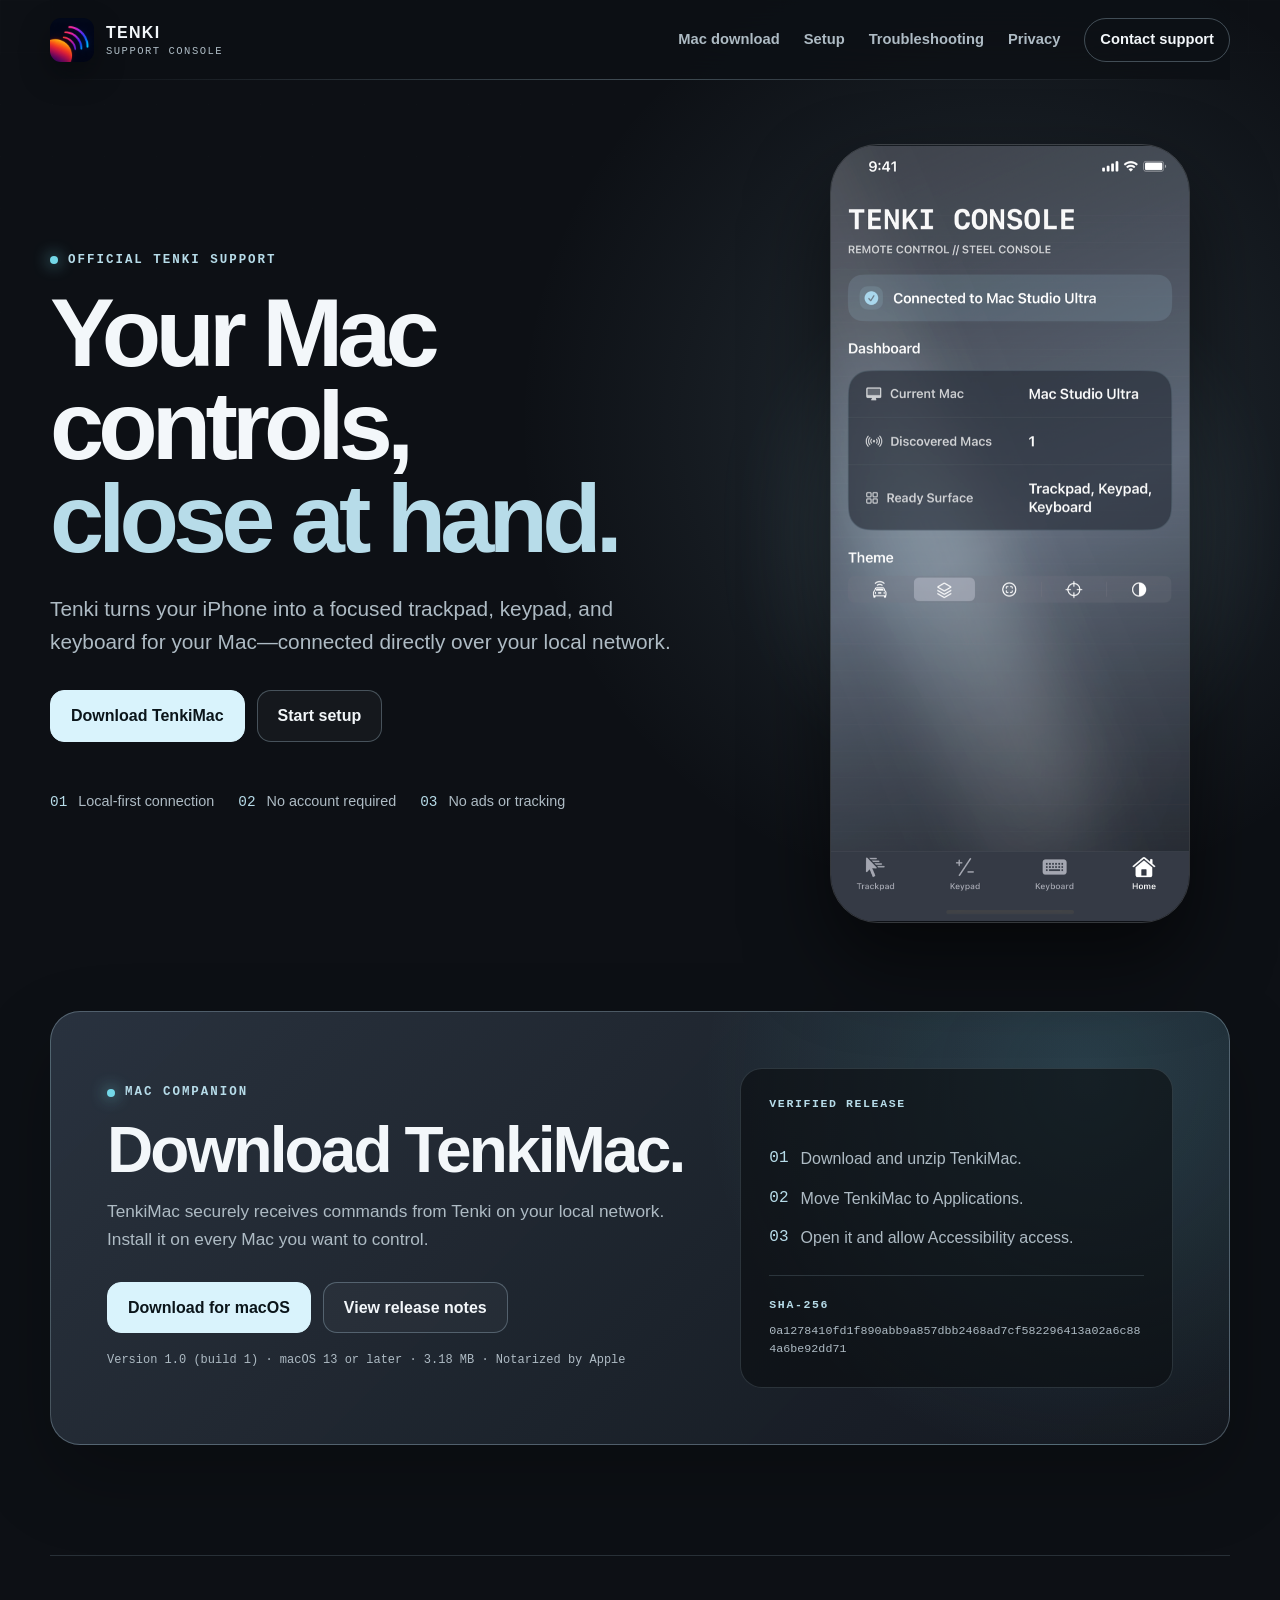
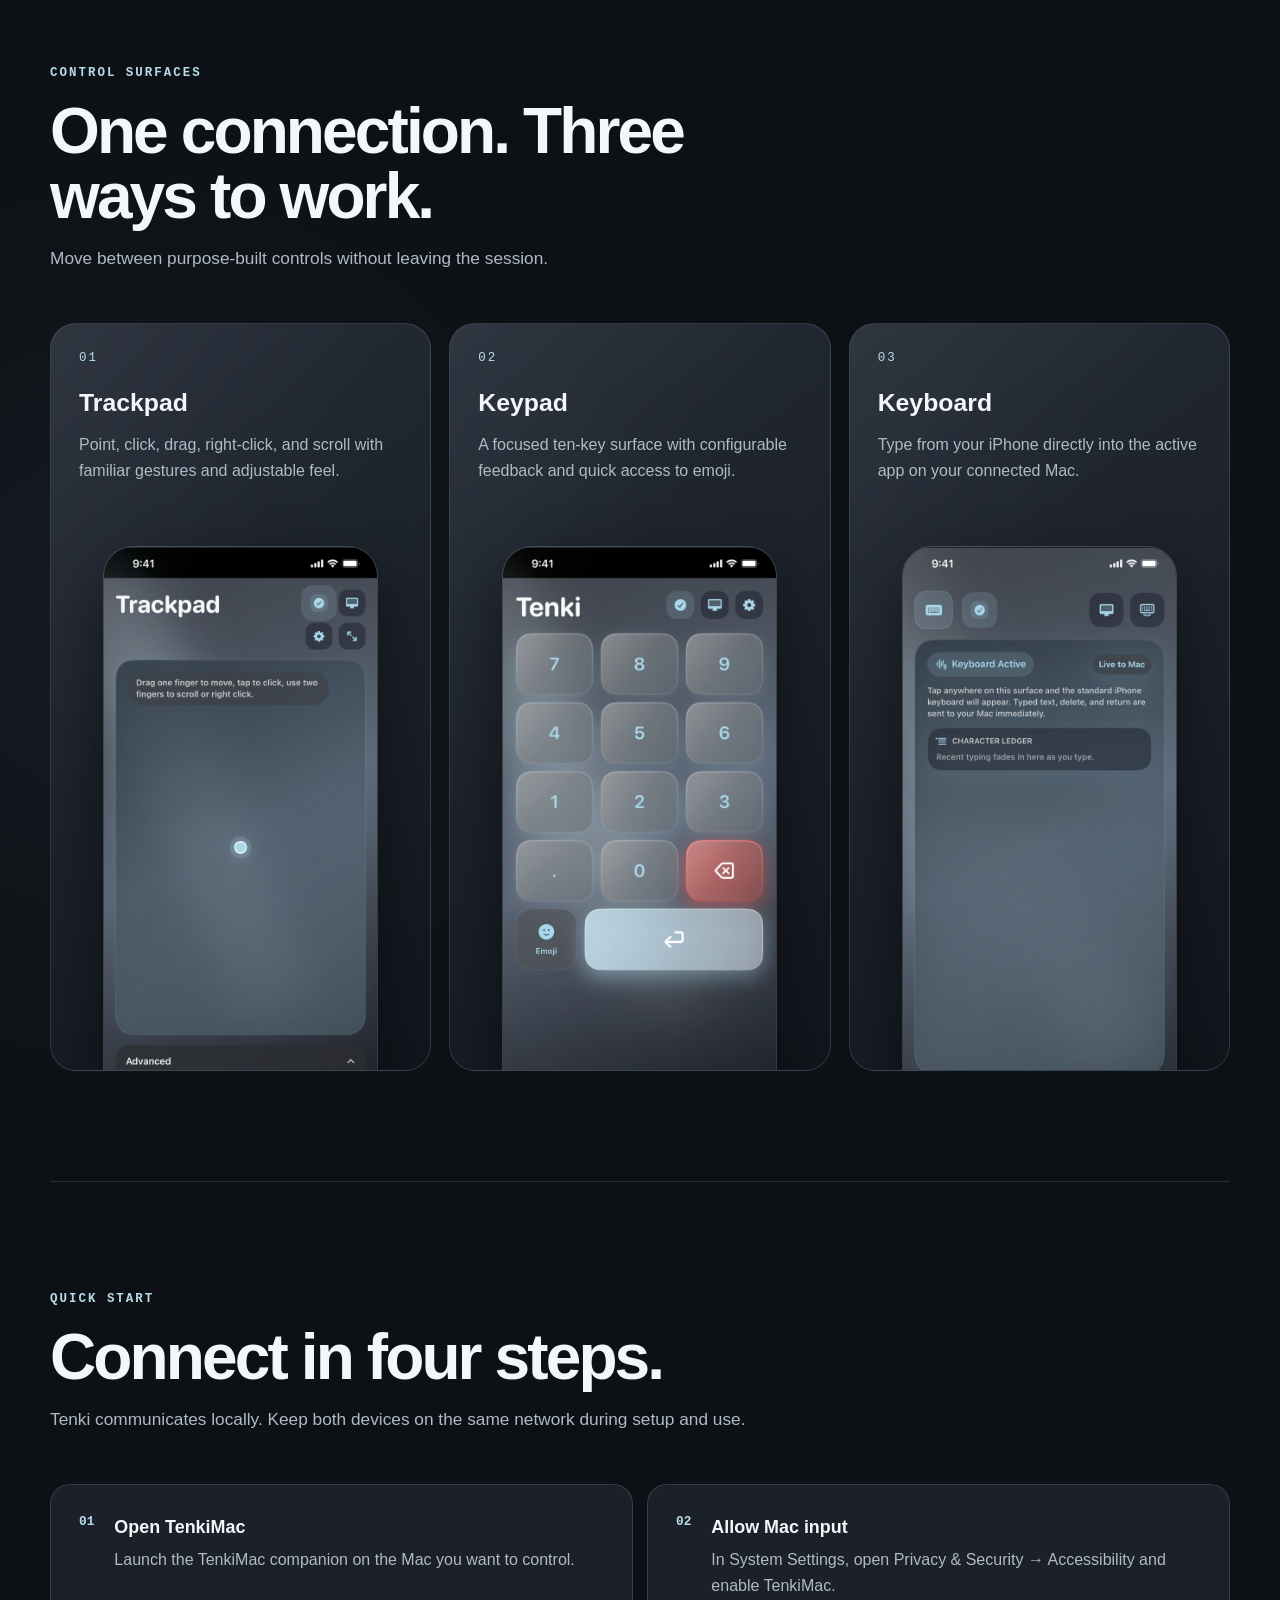
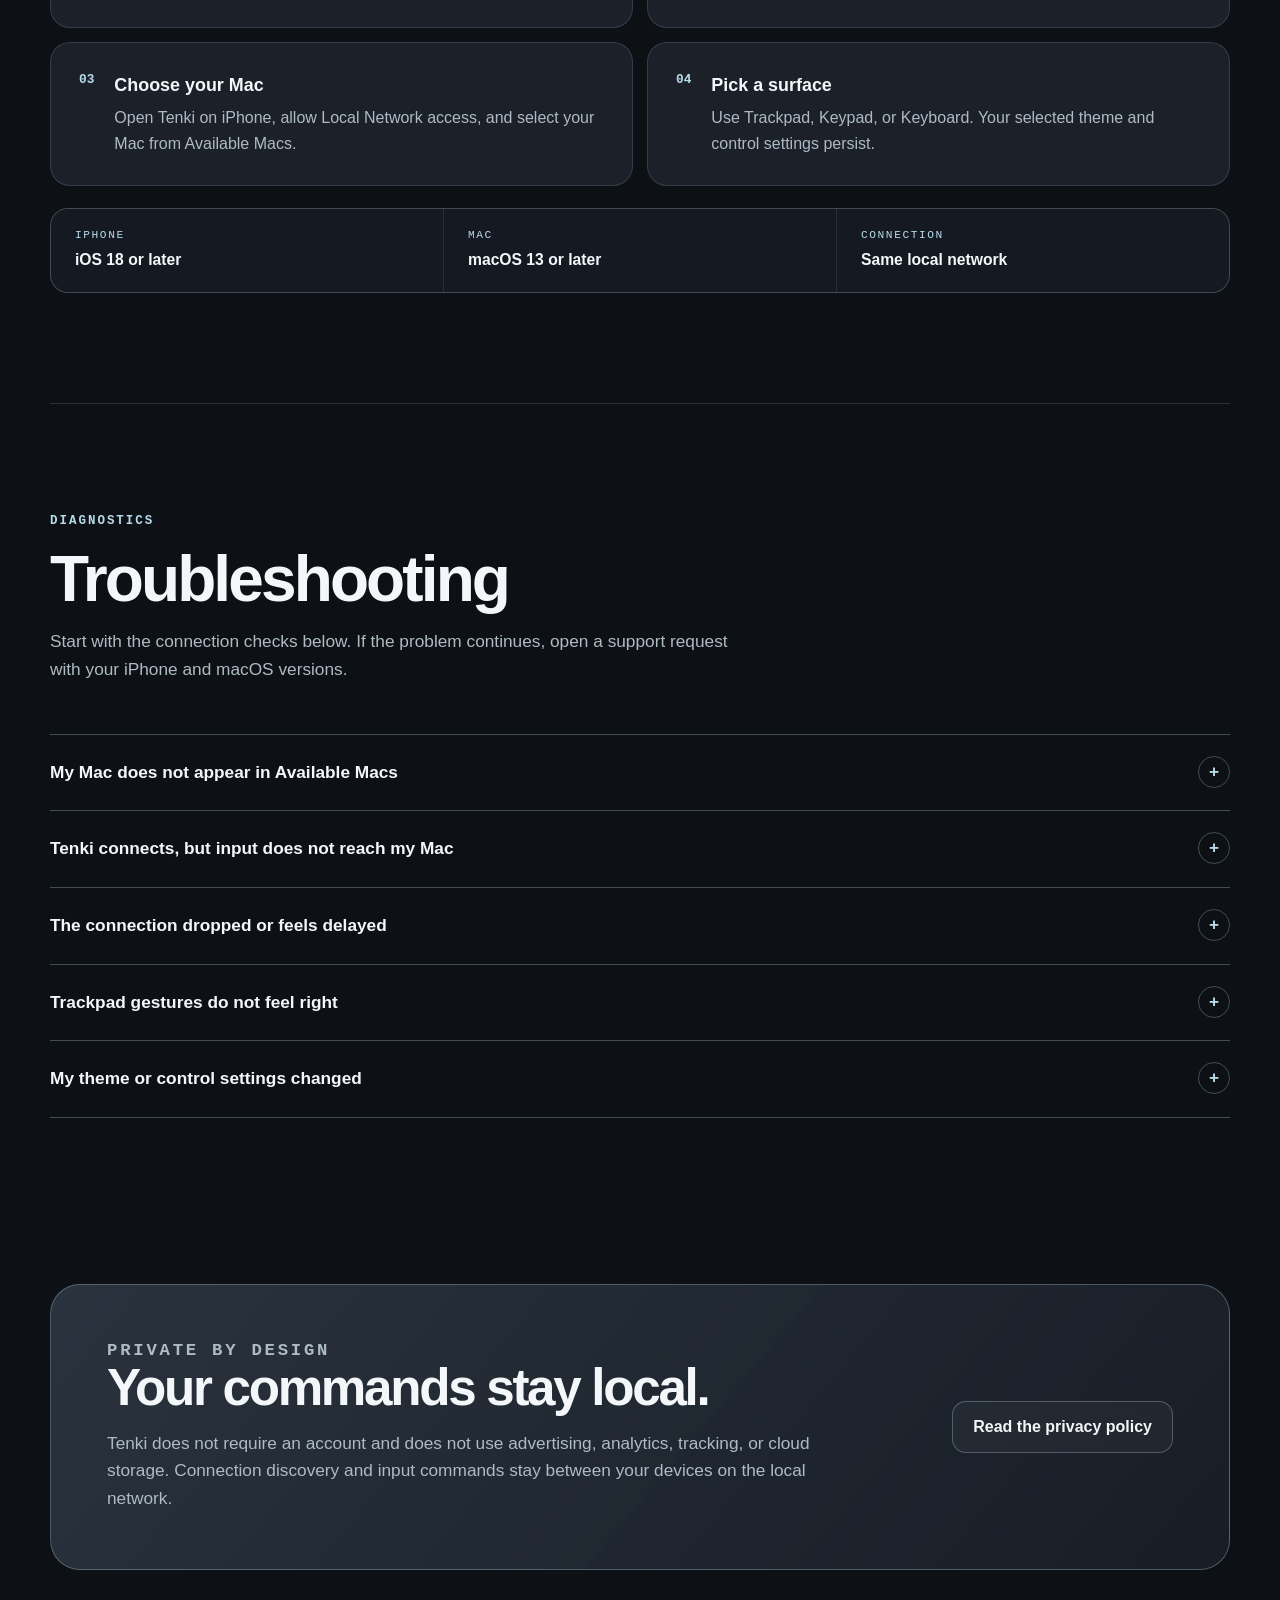
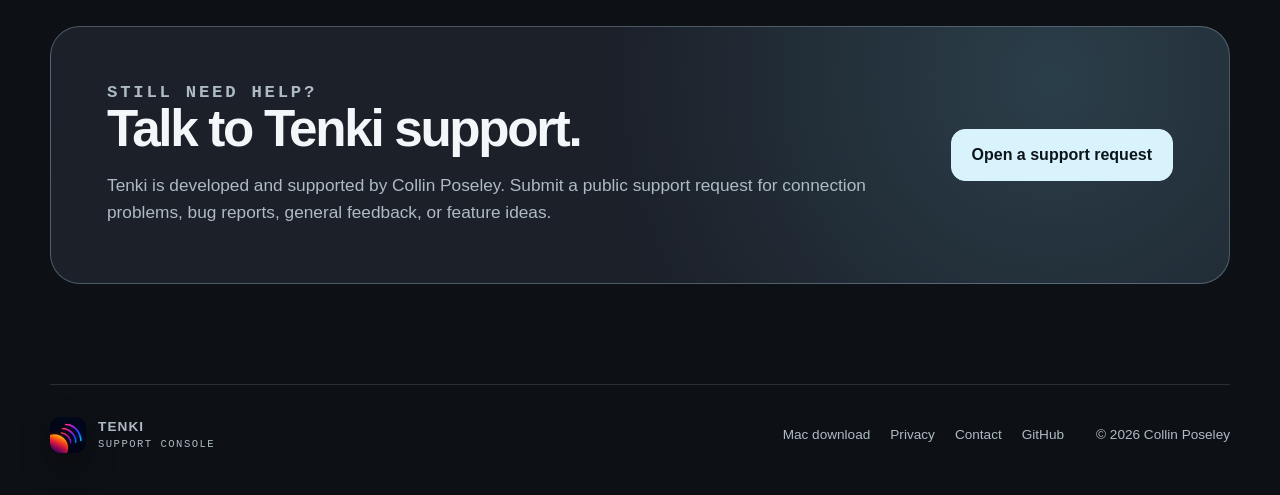
==== commit e1aa3039: "Preserve screenshot aspect ratios" ====
--- a/index.html
+++ b/index.html
@@ -61,7 +61,7 @@
 
       <div class="hero-device">
         <div class="device-glow"></div>
-        <img src="assets/screenshots/home.png" alt="Tenki Console home screen connected to a Mac" width="474" height="1026">
+        <img src="assets/screenshots/home.png" alt="Tenki Console home screen connected to a Mac" width="632" height="1367">
       </div>
     </section>
 
@@ -105,19 +105,19 @@
           <div class="surface-number">01</div>
           <h3>Trackpad</h3>
           <p>Point, click, drag, right-click, and scroll with familiar gestures and adjustable feel.</p>
-          <img src="assets/screenshots/trackpad.png" alt="Tenki Trackpad screen" loading="lazy" width="316" height="684">
+          <img src="assets/screenshots/trackpad.png" alt="Tenki Trackpad screen" loading="lazy" width="632" height="1367">
         </article>
         <article class="surface-card">
           <div class="surface-number">02</div>
           <h3>Keypad</h3>
           <p>A focused ten-key surface with configurable feedback and quick access to emoji.</p>
-          <img src="assets/screenshots/keypad.png" alt="Tenki Keypad screen" loading="lazy" width="316" height="684">
+          <img src="assets/screenshots/keypad.png" alt="Tenki Keypad screen" loading="lazy" width="632" height="1367">
         </article>
         <article class="surface-card">
           <div class="surface-number">03</div>
           <h3>Keyboard</h3>
           <p>Type from your iPhone directly into the active app on your connected Mac.</p>
-          <img src="assets/screenshots/keyboard.png" alt="Tenki Keyboard screen" loading="lazy" width="316" height="684">
+          <img src="assets/screenshots/keyboard.png" alt="Tenki Keyboard screen" loading="lazy" width="632" height="1367">
         </article>
       </div>
     </section>
--- a/assets/styles.css
+++ b/assets/styles.css
@@ -60,6 +60,7 @@
 img {
   display: block;
   max-width: 100%;
+  height: auto;
 }
 
 .skip-link {
@@ -285,6 +286,8 @@
   position: relative;
   z-index: 1;
   width: 100%;
+  aspect-ratio: 632 / 1367;
+  object-fit: contain;
   border: 1px solid rgba(255, 255, 255, 0.17);
   border-radius: 48px;
   box-shadow: 0 40px 80px rgba(0, 0, 0, 0.55);
@@ -459,6 +462,11 @@
 
 .surface-card img {
   width: min(88%, 275px);
+  height: auto;
+  aspect-ratio: 632 / 1367;
+  object-fit: contain;
+  align-self: start;
+  justify-self: center;
   margin: 24px auto -22%;
   border: 1px solid rgba(255, 255, 255, 0.16);
   border-radius: 30px;
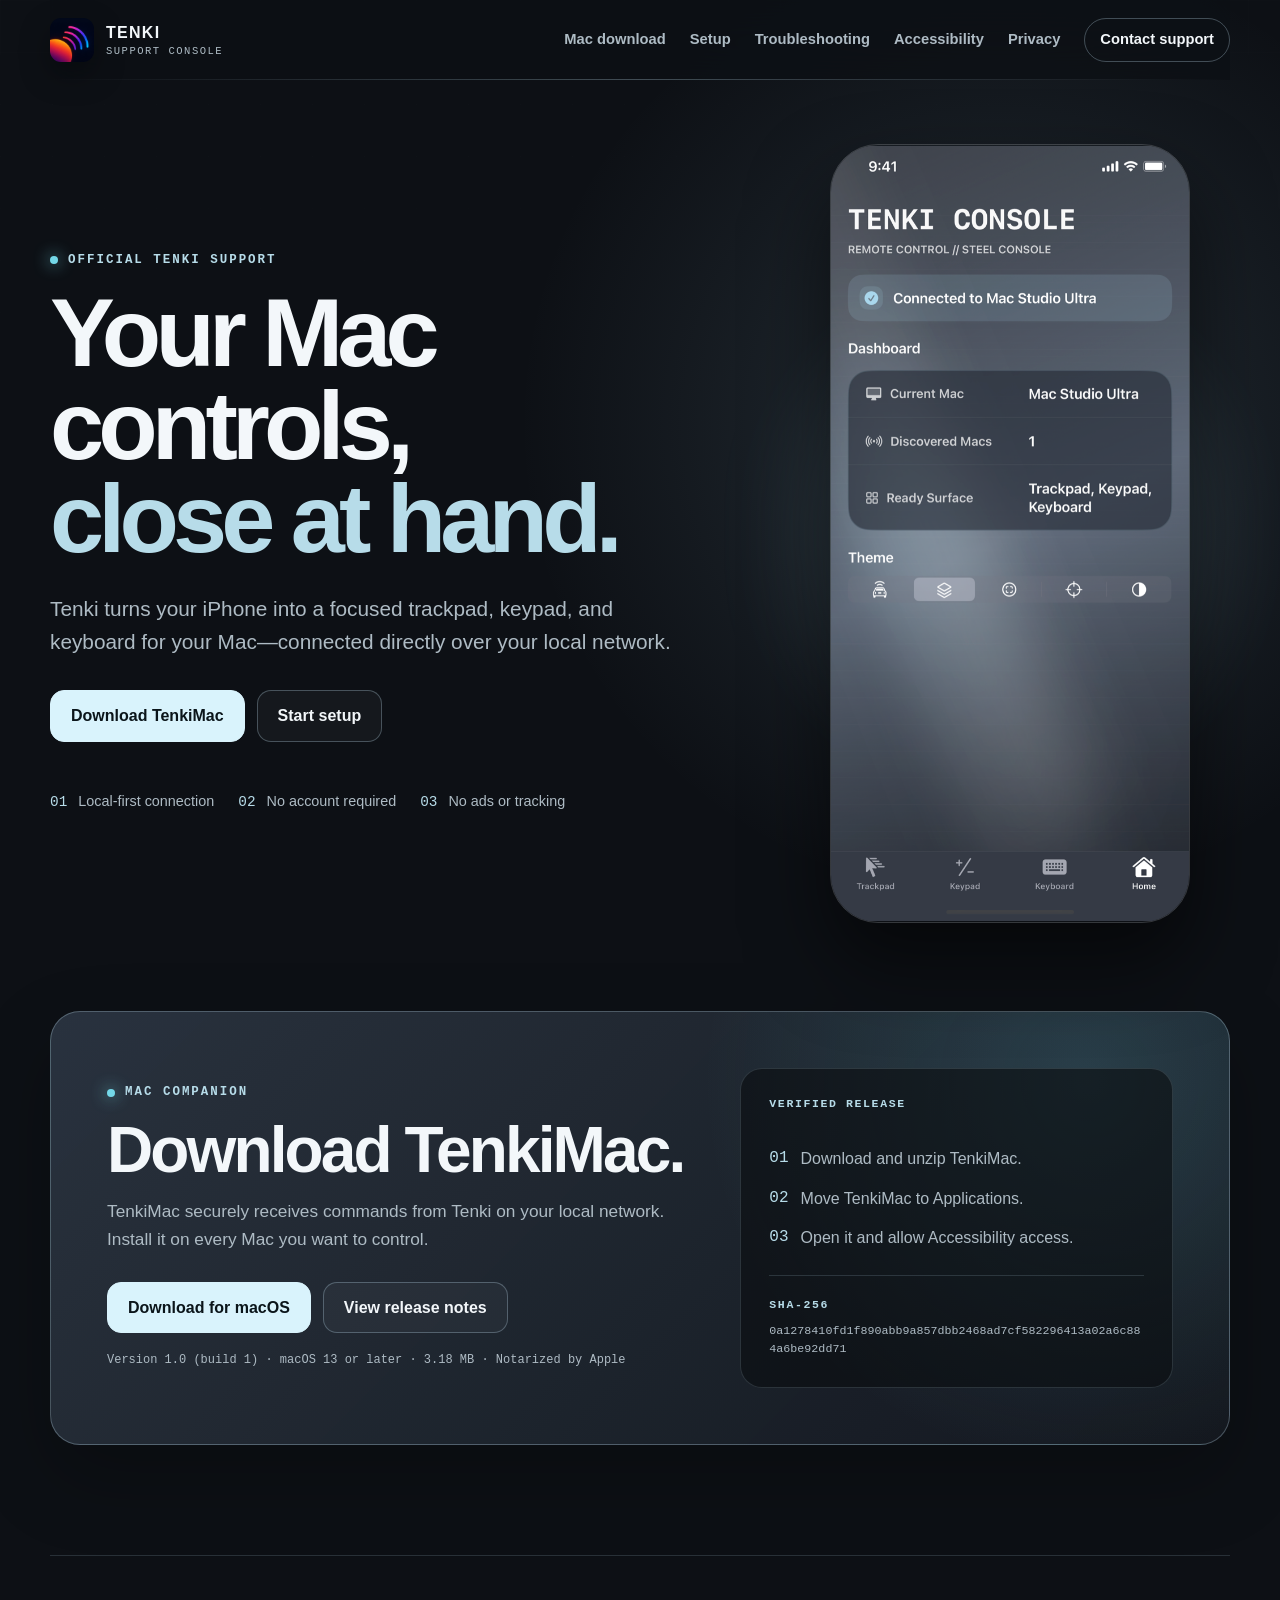
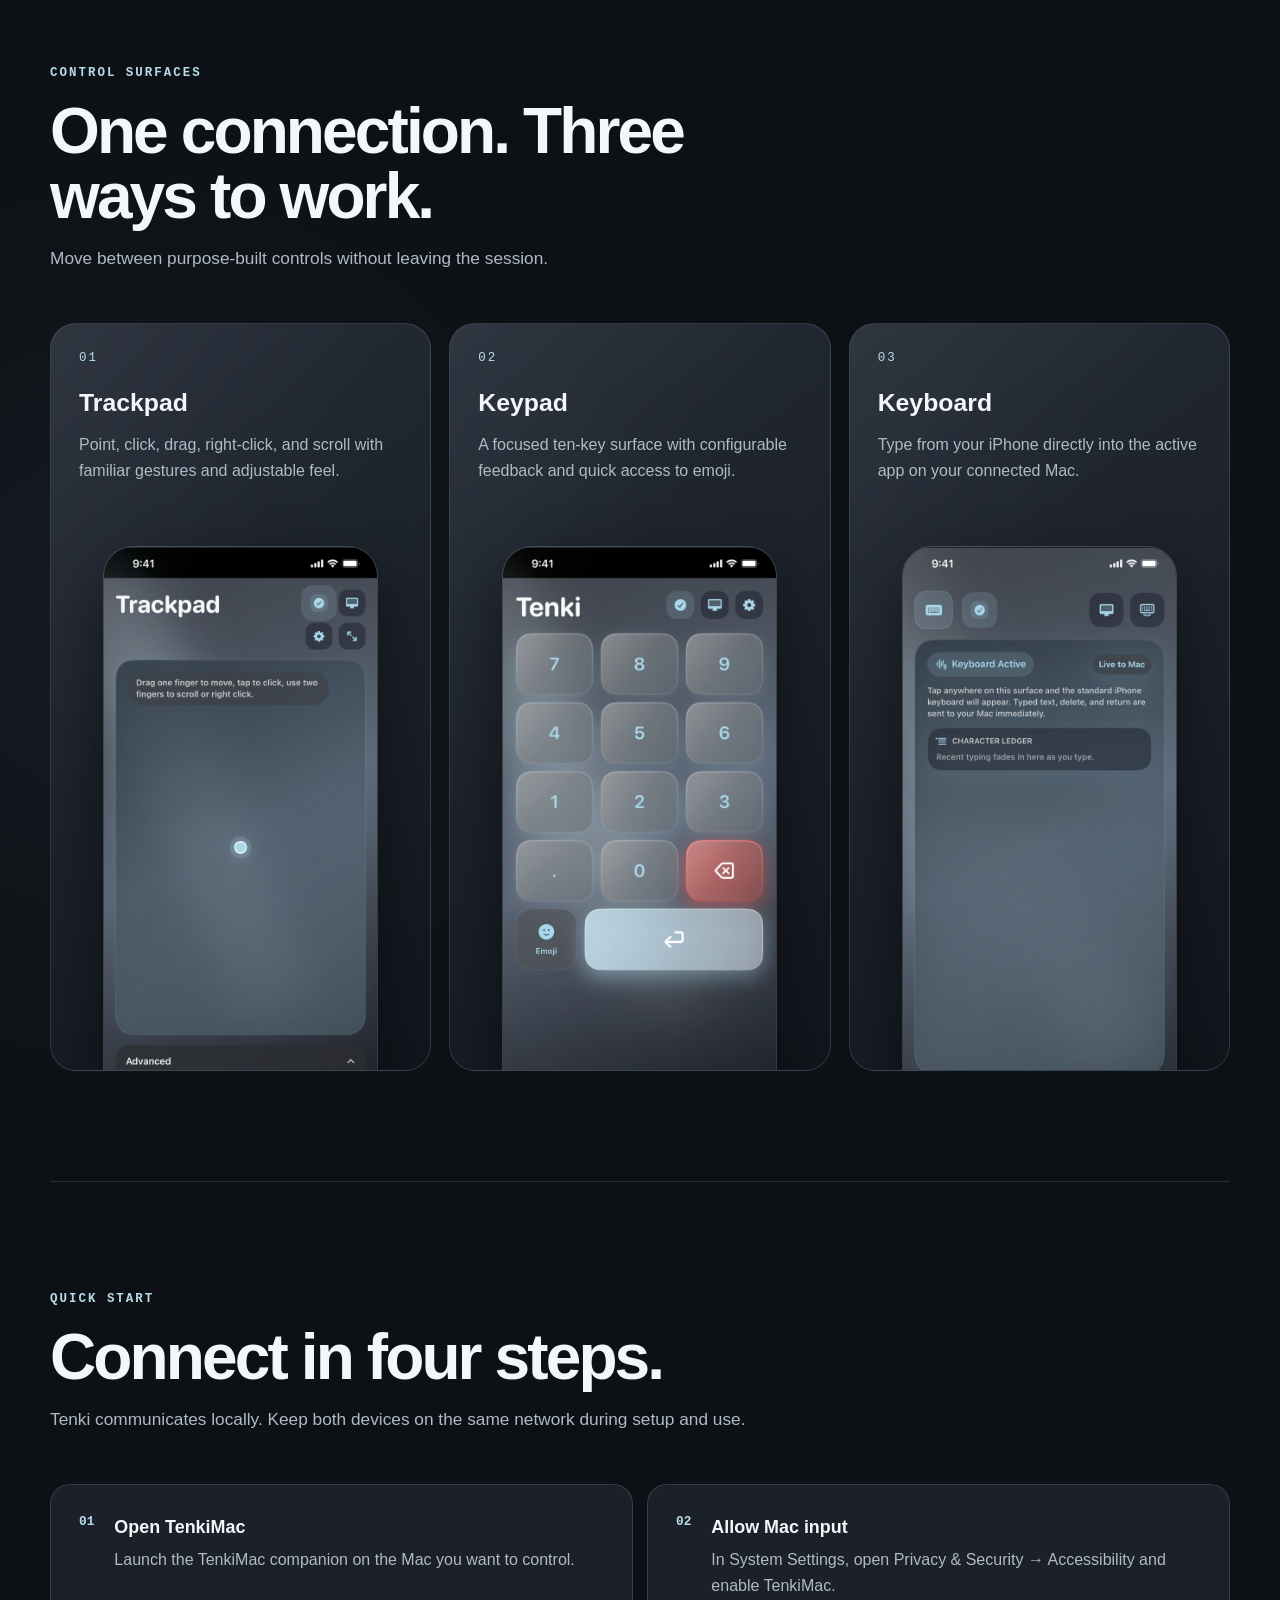
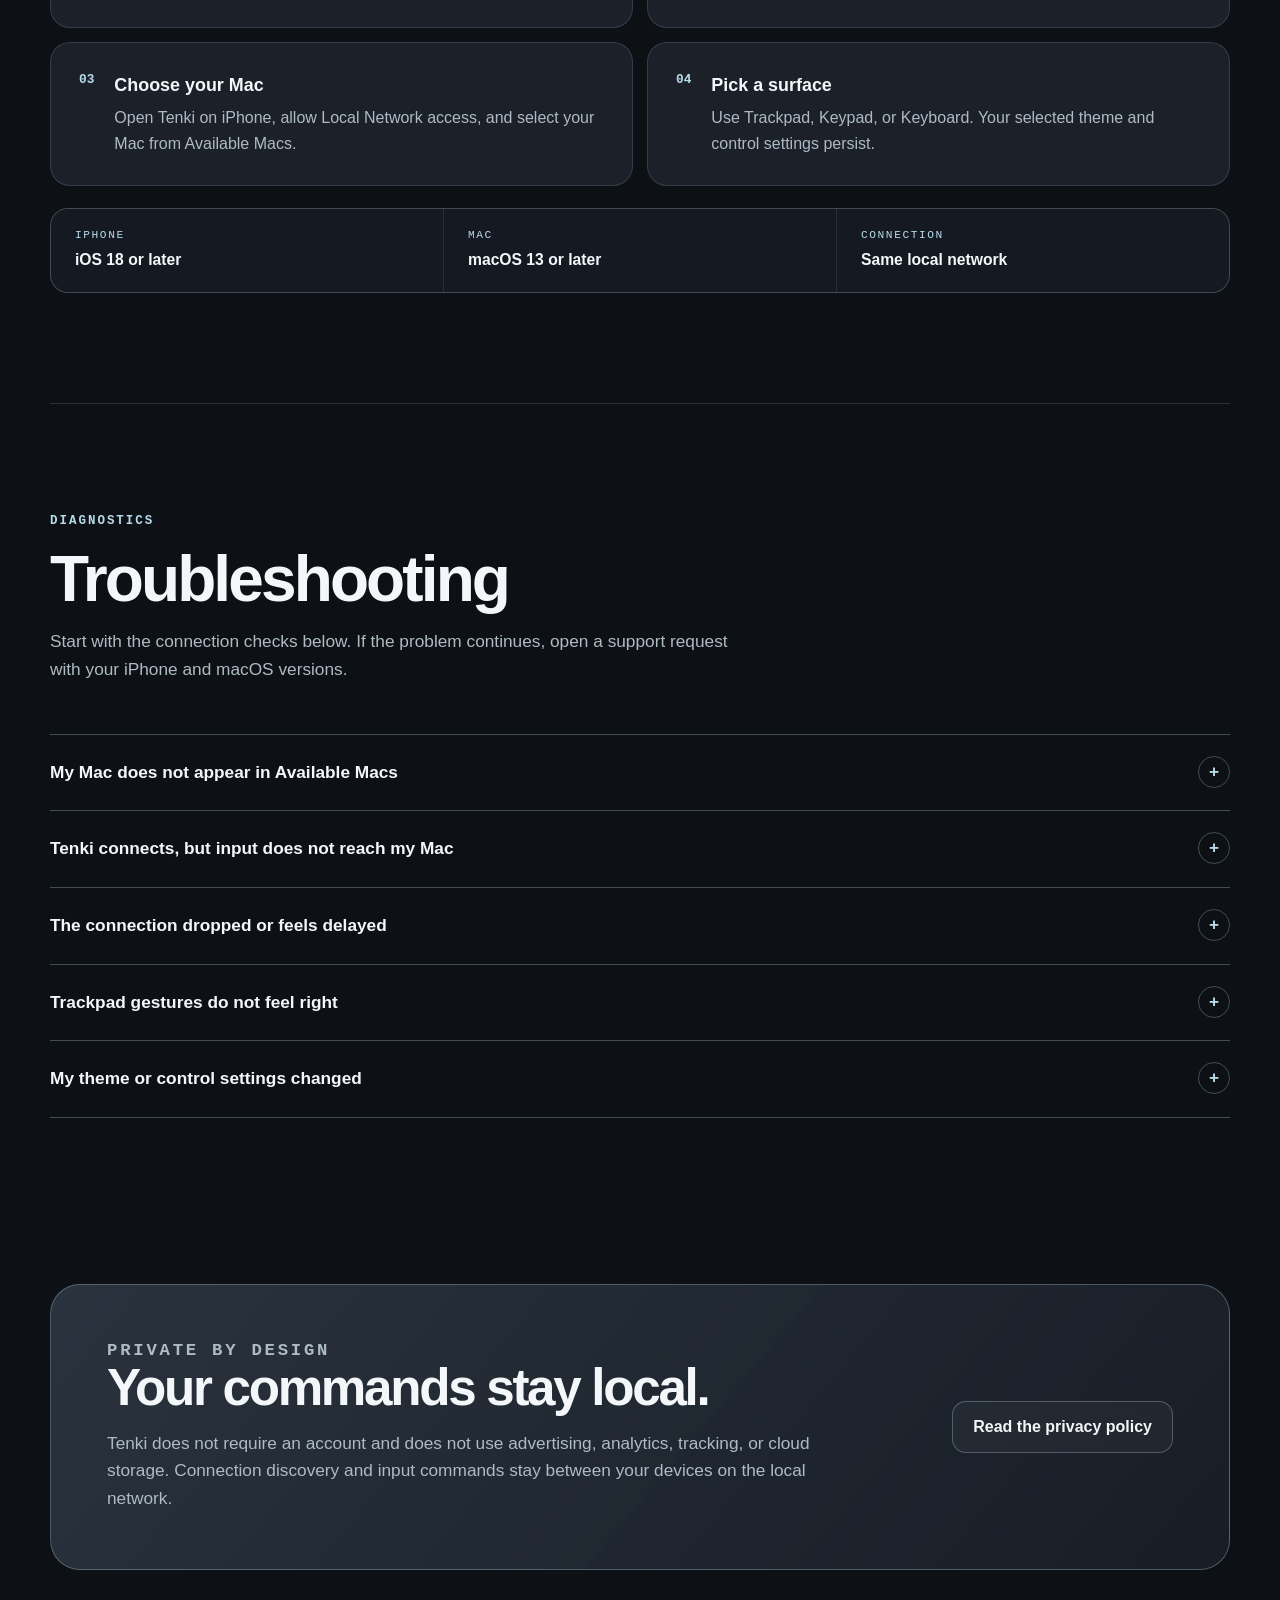
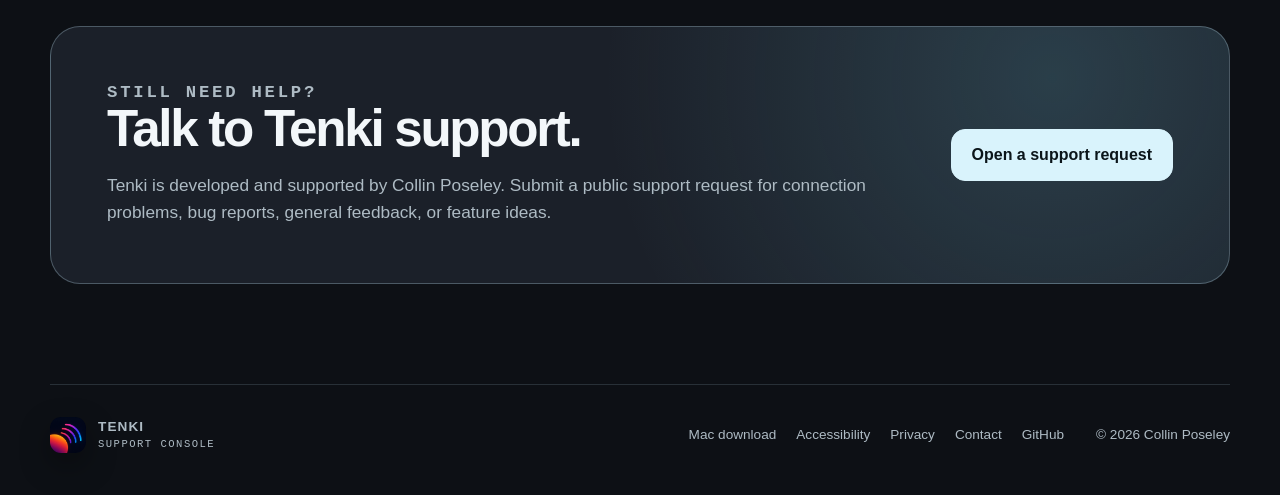
==== commit 6dd1ce75: "Add Tenki accessibility page" ====
--- a/index.html
+++ b/index.html
@@ -35,6 +35,7 @@
       <a href="#download">Mac download</a>
       <a href="#setup">Setup</a>
       <a href="#troubleshooting">Troubleshooting</a>
+      <a href="accessibility.html">Accessibility</a>
       <a href="privacy.html">Privacy</a>
       <a class="nav-cta" href="https://github.com/CPoseley2/tenki-support/issues/new?template=support.yml">Contact support</a>
     </nav>
@@ -243,6 +244,7 @@
     </a>
     <div class="footer-links">
       <a href="https://github.com/CPoseley2/tenki-support/releases/latest/download/TenkiMac-1.0.zip">Mac download</a>
+      <a href="accessibility.html">Accessibility</a>
       <a href="privacy.html">Privacy</a>
       <a href="https://github.com/CPoseley2/tenki-support/issues/new?template=support.yml">Contact</a>
       <a href="https://github.com/CPoseley2/tenki-support">GitHub</a>
--- a/assets/styles.css
+++ b/assets/styles.css
@@ -700,6 +700,104 @@
   margin-top: 8px;
 }
 
+.accessibility-main {
+  max-width: 1100px;
+}
+
+.accessibility-hero {
+  max-width: 940px;
+  padding: 110px 0 80px;
+}
+
+.accessibility-hero h1 {
+  max-width: 940px;
+}
+
+.accessibility-hero > p:last-child {
+  max-width: 760px;
+  color: var(--muted);
+  font-size: clamp(1.08rem, 2vw, 1.28rem);
+}
+
+.accessibility-grid {
+  display: grid;
+  grid-template-columns: repeat(2, minmax(0, 1fr));
+  gap: 16px;
+  padding: 0 0 80px;
+}
+
+.accessibility-card {
+  padding: 30px;
+  background:
+    linear-gradient(145deg, rgba(43, 51, 63, 0.78), rgba(18, 22, 29, 0.94)),
+    var(--panel);
+  border: 1px solid var(--line);
+  border-radius: 24px;
+}
+
+.feature-index {
+  color: var(--accent);
+  font: 700 0.76rem/1 var(--mono);
+  letter-spacing: 0.16em;
+}
+
+.accessibility-card h2 {
+  margin: 20px 0 10px;
+  font-size: 1.55rem;
+  letter-spacing: -0.025em;
+}
+
+.accessibility-card p {
+  margin-bottom: 0;
+  color: var(--muted);
+}
+
+.accessibility-progress {
+  display: grid;
+  grid-template-columns: minmax(0, 0.8fr) minmax(0, 1.2fr);
+  gap: 60px;
+  padding: 70px 0;
+  border-top: 1px solid var(--line);
+}
+
+.accessibility-progress h2,
+.accessibility-feedback h2 {
+  margin-bottom: 0;
+  font-size: clamp(2.2rem, 4vw, 3.6rem);
+  line-height: 1.02;
+  letter-spacing: -0.04em;
+}
+
+.progress-copy p {
+  color: var(--muted);
+  font-size: 1.05rem;
+}
+
+.progress-copy p:last-child {
+  margin-bottom: 0;
+}
+
+.accessibility-feedback {
+  display: grid;
+  grid-template-columns: minmax(0, 1fr) auto;
+  gap: 48px;
+  align-items: center;
+  padding: 56px;
+  margin: 20px 0 100px;
+  background:
+    radial-gradient(circle at 88% 18%, rgba(116, 216, 232, 0.18), transparent 24rem),
+    var(--panel);
+  border: 1px solid var(--line-strong);
+  border-radius: 30px;
+}
+
+.accessibility-feedback p:last-child {
+  max-width: 740px;
+  margin: 18px 0 0;
+  color: var(--muted);
+  font-size: 1.08rem;
+}
+
 @media (max-width: 900px) {
   nav a:not(.nav-cta) {
     display: none;
@@ -754,7 +852,9 @@
 
   .privacy-callout,
   .contact-section,
-  .download-section {
+  .download-section,
+  .accessibility-progress,
+  .accessibility-feedback {
     grid-template-columns: 1fr;
   }
 
@@ -843,6 +943,30 @@
     grid-template-columns: 1fr;
   }
 
+  .accessibility-hero {
+    padding: 80px 0 60px;
+  }
+
+  .accessibility-grid {
+    grid-template-columns: 1fr;
+    padding-bottom: 60px;
+  }
+
+  .accessibility-progress {
+    gap: 28px;
+    padding: 56px 0;
+  }
+
+  .accessibility-feedback {
+    gap: 30px;
+    padding: 30px;
+    border-radius: 24px;
+  }
+
+  .accessibility-feedback .button {
+    width: 100%;
+  }
+
   .privacy-callout,
   .contact-section {
     padding: 30px;
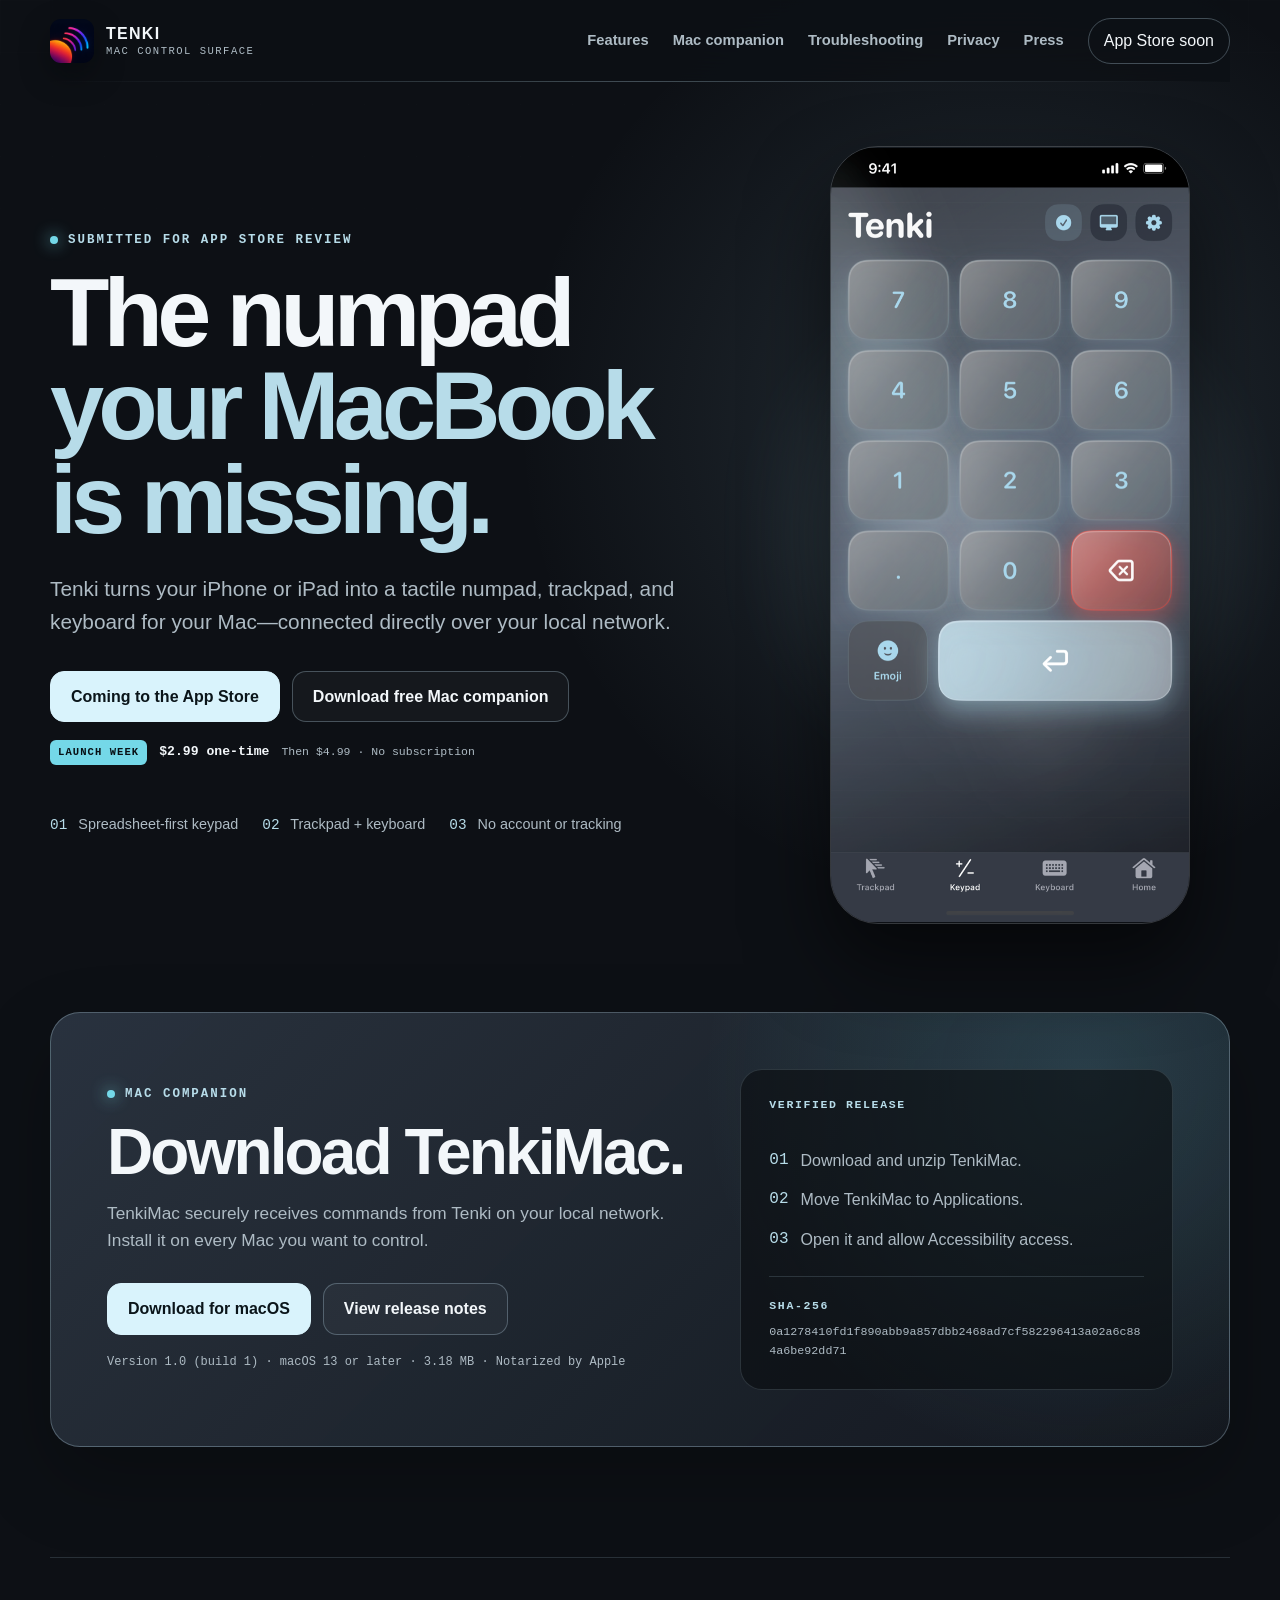
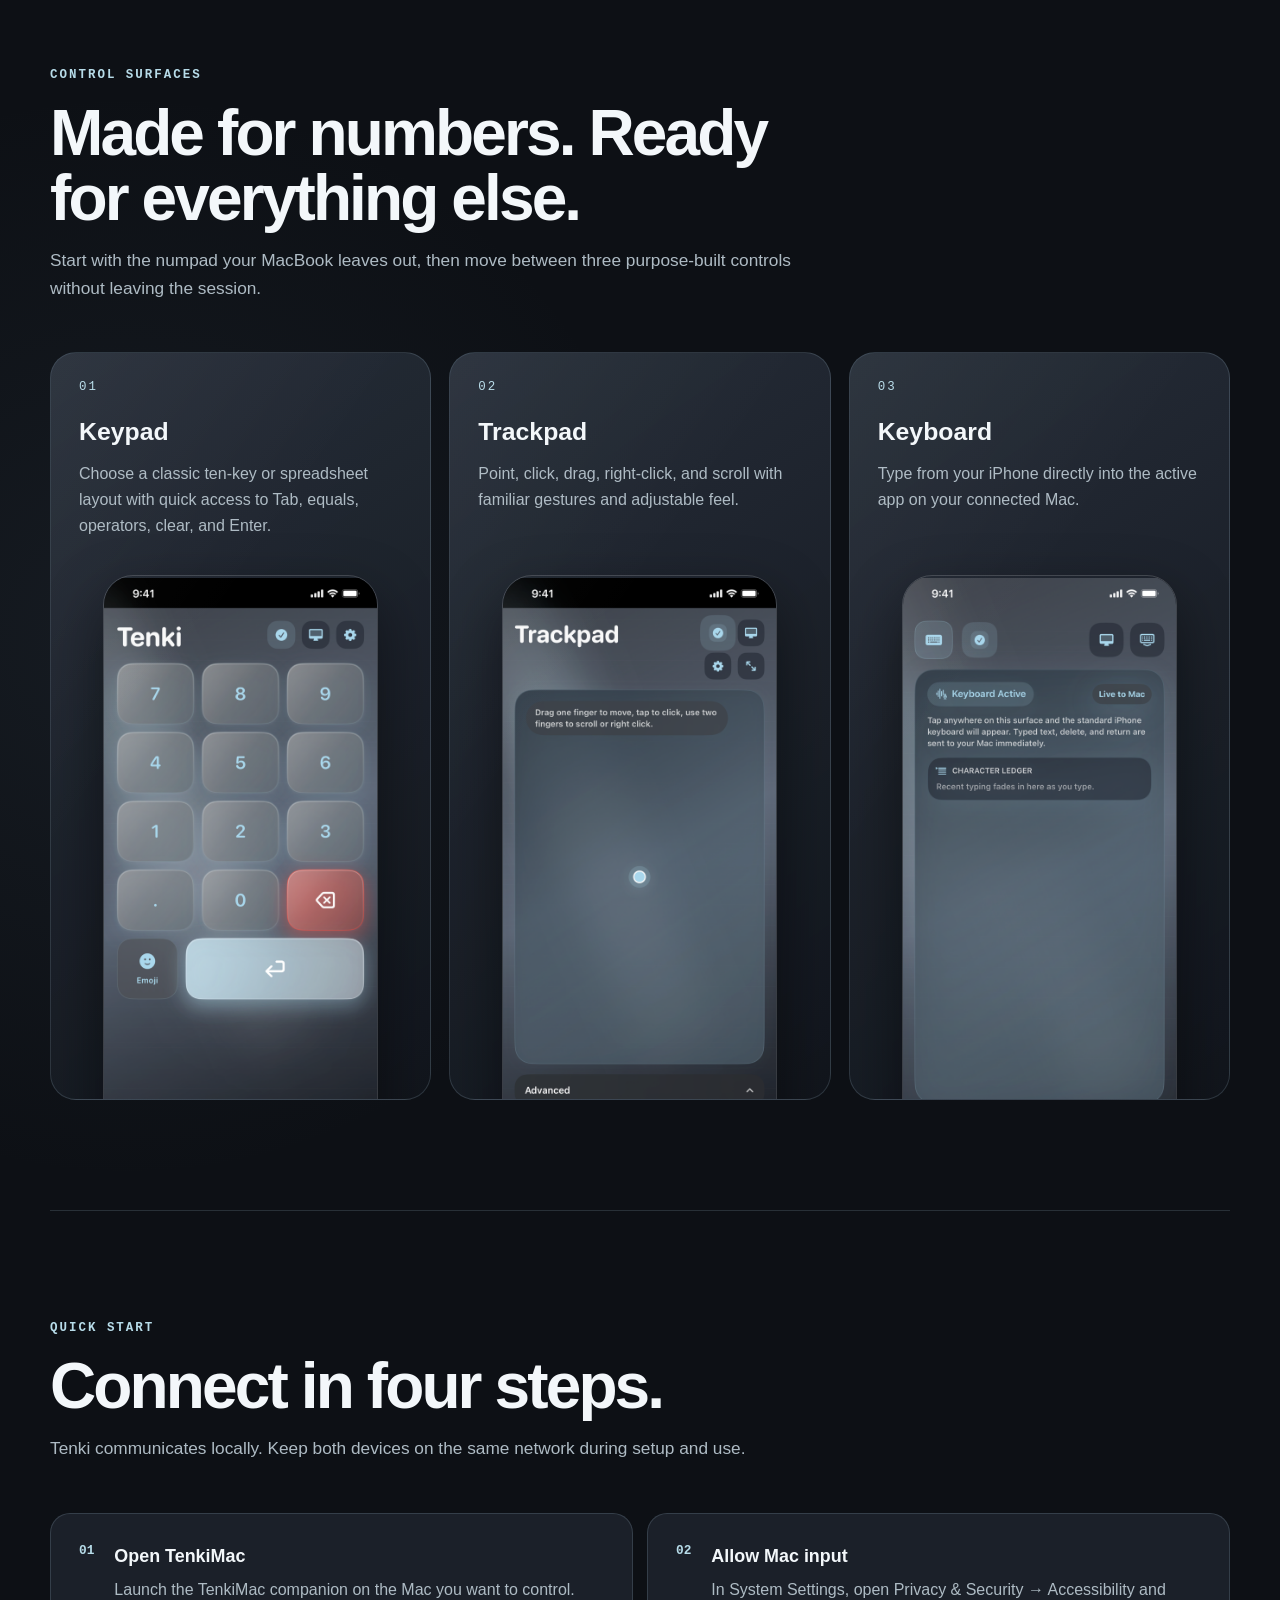
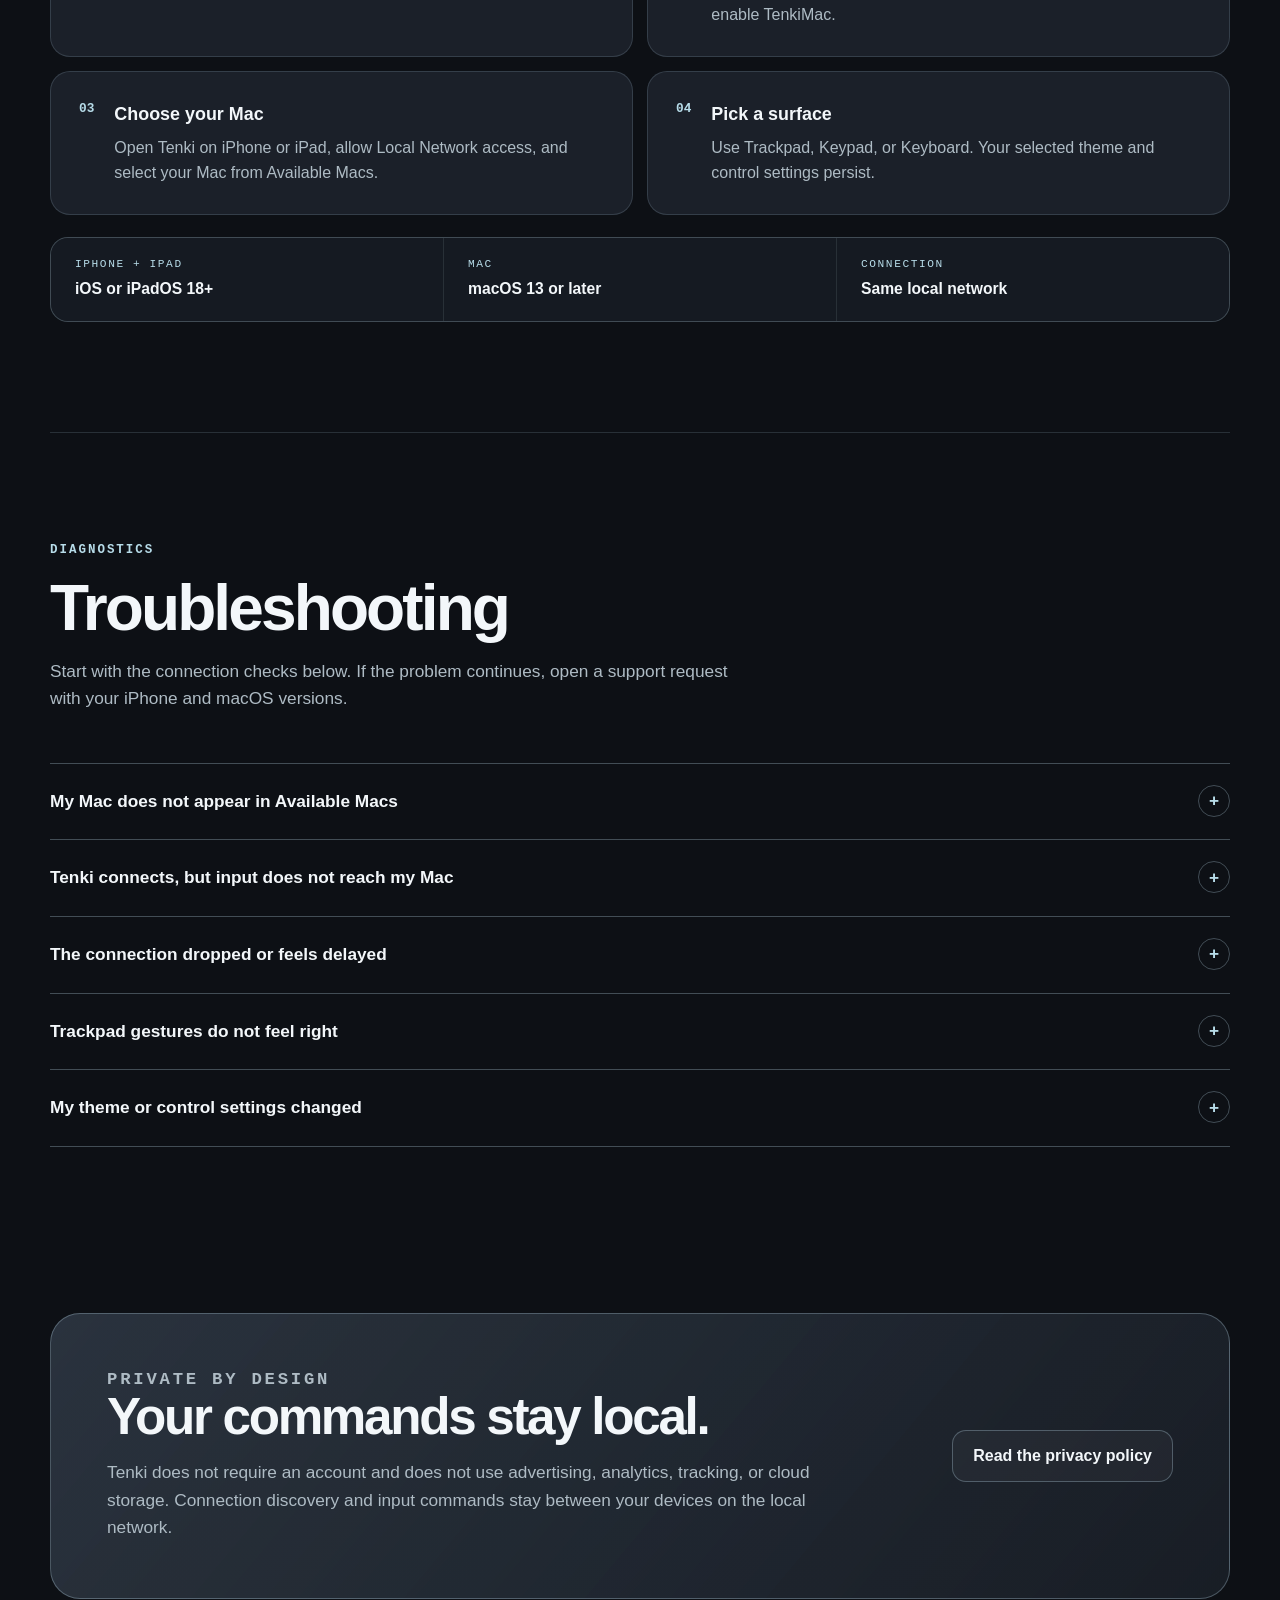
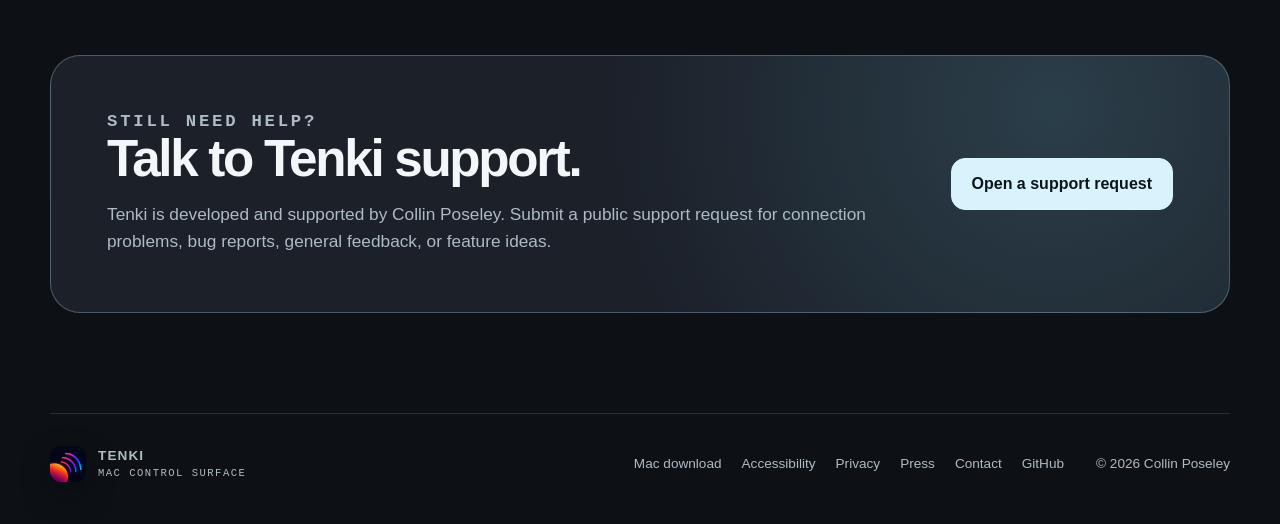
==== commit 77b20487: "Prepare Tenki launch site" ====
--- a/index.html
+++ b/index.html
@@ -4,17 +4,17 @@
   <meta charset="utf-8">
   <meta name="viewport" content="width=device-width, initial-scale=1">
   <meta name="theme-color" content="#171b22">
-  <meta name="description" content="Download TenkiMac and get official support for Tenki, the iPhone control surface for your Mac. Find setup steps, troubleshooting help, privacy details, and contact support.">
-  <meta property="og:title" content="Tenki Support">
-  <meta property="og:description" content="Setup, troubleshooting, privacy, and support for Tenki—the iPhone control surface for Mac.">
+  <meta name="description" content="Tenki turns your iPhone or iPad into the numpad, trackpad, and keyboard your MacBook is missing. One-time purchase, local connection, no account or tracking.">
+  <meta property="og:title" content="Tenki — The numpad your MacBook is missing">
+  <meta property="og:description" content="A tactile numpad, trackpad, and keyboard for your Mac—powered by the iPhone or iPad already beside you.">
   <meta property="og:type" content="website">
   <meta property="og:url" content="https://cposeley2.github.io/tenki-support/">
   <meta property="og:image" content="https://cposeley2.github.io/tenki-support/assets/og.png">
   <meta name="twitter:card" content="summary_large_image">
-  <meta name="twitter:title" content="Tenki Support">
-  <meta name="twitter:description" content="Setup, troubleshooting, privacy, and support for Tenki—the iPhone control surface for Mac.">
+  <meta name="twitter:title" content="Tenki — The numpad your MacBook is missing">
+  <meta name="twitter:description" content="A tactile numpad, trackpad, and keyboard for your Mac—powered by the iPhone or iPad already beside you.">
   <meta name="twitter:image" content="https://cposeley2.github.io/tenki-support/assets/og.png">
-  <title>Tenki Support</title>
+  <title>Tenki — Numpad, Trackpad &amp; Keyboard for Mac</title>
   <link rel="icon" type="image/png" href="assets/icon.png">
   <link rel="apple-touch-icon" href="assets/icon.png">
   <link rel="stylesheet" href="assets/styles.css">
@@ -27,42 +27,43 @@
       <img src="assets/icon.png" alt="" width="44" height="44">
       <span>
         <strong>TENKI</strong>
-        <small>SUPPORT CONSOLE</small>
+        <small>MAC CONTROL SURFACE</small>
       </span>
     </a>
 
     <nav aria-label="Primary navigation">
-      <a href="#download">Mac download</a>
-      <a href="#setup">Setup</a>
+      <a href="#surfaces">Features</a>
+      <a href="#download">Mac companion</a>
       <a href="#troubleshooting">Troubleshooting</a>
-      <a href="accessibility.html">Accessibility</a>
       <a href="privacy.html">Privacy</a>
-      <a class="nav-cta" href="https://github.com/CPoseley2/tenki-support/issues/new?template=support.yml">Contact support</a>
+      <a href="press.html">Press</a>
+      <span class="nav-cta nav-status">App Store soon</span>
     </nav>
   </header>
 
   <main id="main">
     <section class="hero" aria-labelledby="hero-title">
       <div class="hero-copy">
-        <p class="eyebrow"><span class="status-dot"></span> OFFICIAL TENKI SUPPORT</p>
-        <h1 id="hero-title">Your Mac controls,<br><span>close at hand.</span></h1>
+        <p class="eyebrow"><span class="status-dot"></span> SUBMITTED FOR APP STORE REVIEW</p>
+        <h1 id="hero-title">The numpad<br><span>your MacBook is missing.</span></h1>
         <p class="hero-summary">
-          Tenki turns your iPhone into a focused trackpad, keypad, and keyboard for your Mac—connected directly over your local network.
+          Tenki turns your iPhone or iPad into a tactile numpad, trackpad, and keyboard for your Mac—connected directly over your local network.
         </p>
         <div class="hero-actions">
-          <a class="button primary" href="https://github.com/CPoseley2/tenki-support/releases/latest/download/TenkiMac-1.0.zip">Download TenkiMac</a>
-          <a class="button secondary" href="#setup">Start setup</a>
-        </div>
+          <span class="button primary pending-button" aria-label="Tenki is awaiting App Store approval">Coming to the App Store</span>
+          <a class="button secondary" href="https://github.com/CPoseley2/tenki-support/releases/latest/download/TenkiMac-1.0.zip">Download free Mac companion</a>
+        </div>
+        <p class="launch-price"><span>LAUNCH WEEK</span> $2.99 one-time <small>Then $4.99 · No subscription</small></p>
         <ul class="signal-list">
-          <li><span>01</span> Local-first connection</li>
-          <li><span>02</span> No account required</li>
-          <li><span>03</span> No ads or tracking</li>
+          <li><span>01</span> Spreadsheet-first keypad</li>
+          <li><span>02</span> Trackpad + keyboard</li>
+          <li><span>03</span> No account or tracking</li>
         </ul>
       </div>
 
       <div class="hero-device">
         <div class="device-glow"></div>
-        <img src="assets/screenshots/home.png" alt="Tenki Console home screen connected to a Mac" width="632" height="1367">
+        <img src="assets/screenshots/keypad.png" alt="Tenki numeric keypad running on an iPhone" width="632" height="1367">
       </div>
     </section>
 
@@ -94,25 +95,25 @@
       </div>
     </section>
 
-    <section class="surface-strip" aria-labelledby="surfaces-title">
+    <section class="surface-strip" id="surfaces" aria-labelledby="surfaces-title">
       <div class="section-heading">
         <p class="eyebrow">CONTROL SURFACES</p>
-        <h2 id="surfaces-title">One connection. Three ways to work.</h2>
-        <p>Move between purpose-built controls without leaving the session.</p>
+        <h2 id="surfaces-title">Made for numbers. Ready for everything else.</h2>
+        <p>Start with the numpad your MacBook leaves out, then move between three purpose-built controls without leaving the session.</p>
       </div>
 
       <div class="surface-grid">
         <article class="surface-card">
           <div class="surface-number">01</div>
+          <h3>Keypad</h3>
+          <p>Choose a classic ten-key or spreadsheet layout with quick access to Tab, equals, operators, clear, and Enter.</p>
+          <img src="assets/screenshots/keypad.png" alt="Tenki Keypad screen" loading="lazy" width="632" height="1367">
+        </article>
+        <article class="surface-card">
+          <div class="surface-number">02</div>
           <h3>Trackpad</h3>
           <p>Point, click, drag, right-click, and scroll with familiar gestures and adjustable feel.</p>
           <img src="assets/screenshots/trackpad.png" alt="Tenki Trackpad screen" loading="lazy" width="632" height="1367">
-        </article>
-        <article class="surface-card">
-          <div class="surface-number">02</div>
-          <h3>Keypad</h3>
-          <p>A focused ten-key surface with configurable feedback and quick access to emoji.</p>
-          <img src="assets/screenshots/keypad.png" alt="Tenki Keypad screen" loading="lazy" width="632" height="1367">
         </article>
         <article class="surface-card">
           <div class="surface-number">03</div>
@@ -149,7 +150,7 @@
           <span class="step-number">03</span>
           <div>
             <h3>Choose your Mac</h3>
-            <p>Open Tenki on iPhone, allow Local Network access, and select your Mac from Available Macs.</p>
+            <p>Open Tenki on iPhone or iPad, allow Local Network access, and select your Mac from Available Macs.</p>
           </div>
         </li>
         <li>
@@ -163,8 +164,8 @@
 
       <div class="requirements">
         <div>
-          <small>IPHONE</small>
-          <strong>iOS 18 or later</strong>
+          <small>IPHONE + IPAD</small>
+          <strong>iOS or iPadOS 18+</strong>
         </div>
         <div>
           <small>MAC</small>
@@ -240,12 +241,13 @@
   <footer>
     <a class="brand footer-brand" href="./">
       <img src="assets/icon.png" alt="" width="36" height="36">
-      <span><strong>TENKI</strong><small>SUPPORT CONSOLE</small></span>
+      <span><strong>TENKI</strong><small>MAC CONTROL SURFACE</small></span>
     </a>
     <div class="footer-links">
       <a href="https://github.com/CPoseley2/tenki-support/releases/latest/download/TenkiMac-1.0.zip">Mac download</a>
       <a href="accessibility.html">Accessibility</a>
       <a href="privacy.html">Privacy</a>
+      <a href="press.html">Press</a>
       <a href="https://github.com/CPoseley2/tenki-support/issues/new?template=support.yml">Contact</a>
       <a href="https://github.com/CPoseley2/tenki-support">GitHub</a>
     </div>
--- a/assets/styles.css
+++ b/assets/styles.css
@@ -158,6 +158,11 @@
   border-radius: 999px;
 }
 
+.nav-status {
+  color: var(--text);
+  cursor: default;
+}
+
 main,
 footer {
   width: min(calc(100% - 40px), var(--max));
@@ -222,6 +227,35 @@
   display: flex;
   flex-wrap: wrap;
   gap: 12px;
+}
+
+.pending-button {
+  cursor: default;
+}
+
+.launch-price {
+  display: flex;
+  flex-wrap: wrap;
+  gap: 8px 12px;
+  align-items: center;
+  margin: 18px 0 0;
+  color: var(--text);
+  font: 700 0.82rem/1.4 var(--mono);
+}
+
+.launch-price > span {
+  padding: 5px 8px;
+  color: #081015;
+  background: var(--signal);
+  border-radius: 6px;
+  font-size: 0.66rem;
+  letter-spacing: 0.1em;
+}
+
+.launch-price small {
+  color: var(--muted);
+  font-size: 0.72rem;
+  font-weight: 500;
 }
 
 .button {
@@ -798,6 +832,139 @@
   font-size: 1.08rem;
 }
 
+.press-main {
+  max-width: 1180px;
+}
+
+.press-hero {
+  display: grid;
+  grid-template-columns: minmax(0, 1fr) minmax(220px, 0.4fr);
+  gap: 70px;
+  align-items: center;
+  min-height: 660px;
+  padding: 80px 0 100px;
+}
+
+.press-hero h1 {
+  margin-bottom: 24px;
+}
+
+.press-hero > div > p:not(.eyebrow) {
+  max-width: 650px;
+  color: var(--muted);
+  font-size: 1.2rem;
+}
+
+.press-mark {
+  width: min(100%, 330px);
+  border-radius: 27%;
+  box-shadow: 0 40px 100px rgba(0, 0, 0, 0.48), 0 0 90px rgba(116, 216, 232, 0.13);
+}
+
+.press-facts,
+.press-copy,
+.press-assets {
+  padding: 100px 0;
+  border-top: 1px solid var(--line);
+}
+
+.fact-grid {
+  display: grid;
+  grid-template-columns: repeat(4, minmax(0, 1fr));
+  gap: 1px;
+  overflow: hidden;
+  margin: 0;
+  background: var(--line);
+  border: 1px solid var(--line);
+  border-radius: 22px;
+}
+
+.fact-grid div {
+  display: grid;
+  gap: 8px;
+  min-height: 130px;
+  padding: 24px;
+  background: var(--bg-soft);
+}
+
+.fact-grid dt,
+.press-copy article > span {
+  color: var(--accent);
+  font: 700 0.68rem/1.3 var(--mono);
+  letter-spacing: 0.12em;
+}
+
+.fact-grid dd {
+  align-self: end;
+  margin: 0;
+  font-weight: 700;
+}
+
+.press-copy article {
+  display: grid;
+  grid-template-columns: 190px minmax(0, 760px);
+  gap: 36px;
+  padding: 30px 0;
+  border-top: 1px solid var(--line);
+}
+
+.press-copy article p {
+  margin: 0;
+  color: var(--muted);
+  font-size: 1.08rem;
+}
+
+.asset-grid {
+  display: grid;
+  grid-template-columns: repeat(5, minmax(0, 1fr));
+  gap: 14px;
+}
+
+.asset-grid a {
+  display: grid;
+  gap: 8px;
+  min-width: 0;
+  padding: 14px;
+  text-decoration: none;
+  background: var(--panel);
+  border: 1px solid var(--line);
+  border-radius: 20px;
+  transition: transform 160ms ease, border-color 160ms ease;
+}
+
+.asset-grid a:hover,
+.asset-grid a:focus-visible {
+  transform: translateY(-3px);
+  border-color: var(--line-strong);
+}
+
+.asset-grid img {
+  width: 100%;
+  height: 260px;
+  object-fit: contain;
+  background: #090d12;
+  border-radius: 13px;
+}
+
+.asset-grid strong {
+  margin-top: 4px;
+}
+
+.asset-grid small {
+  color: var(--muted);
+  font: 0.68rem/1.4 var(--mono);
+}
+
+.asset-grid .wide-asset {
+  grid-column: span 5;
+}
+
+.asset-grid .wide-asset img {
+  height: auto;
+  aspect-ratio: 3 / 2;
+  object-fit: cover;
+}
+
 @media (max-width: 900px) {
   nav a:not(.nav-cta) {
     display: none;
@@ -821,6 +988,32 @@
 
   .hero-device {
     width: min(72vw, 340px);
+  }
+
+  .press-hero {
+    grid-template-columns: 1fr;
+    text-align: center;
+  }
+
+  .press-hero > div {
+    display: grid;
+    justify-items: center;
+  }
+
+  .press-mark {
+    justify-self: center;
+  }
+
+  .fact-grid {
+    grid-template-columns: repeat(2, minmax(0, 1fr));
+  }
+
+  .asset-grid {
+    grid-template-columns: repeat(2, minmax(0, 1fr));
+  }
+
+  .asset-grid .wide-asset {
+    grid-column: span 2;
   }
 
   .surface-grid {
@@ -893,6 +1086,25 @@
     padding: 64px 0 80px;
   }
 
+  .press-hero {
+    min-height: auto;
+    padding: 80px 0;
+  }
+
+  .press-copy article {
+    grid-template-columns: 1fr;
+    gap: 12px;
+  }
+
+  .fact-grid,
+  .asset-grid {
+    grid-template-columns: 1fr;
+  }
+
+  .asset-grid .wide-asset {
+    grid-column: span 1;
+  }
+
   h1 {
     font-size: clamp(3.2rem, 15vw, 4.5rem);
   }
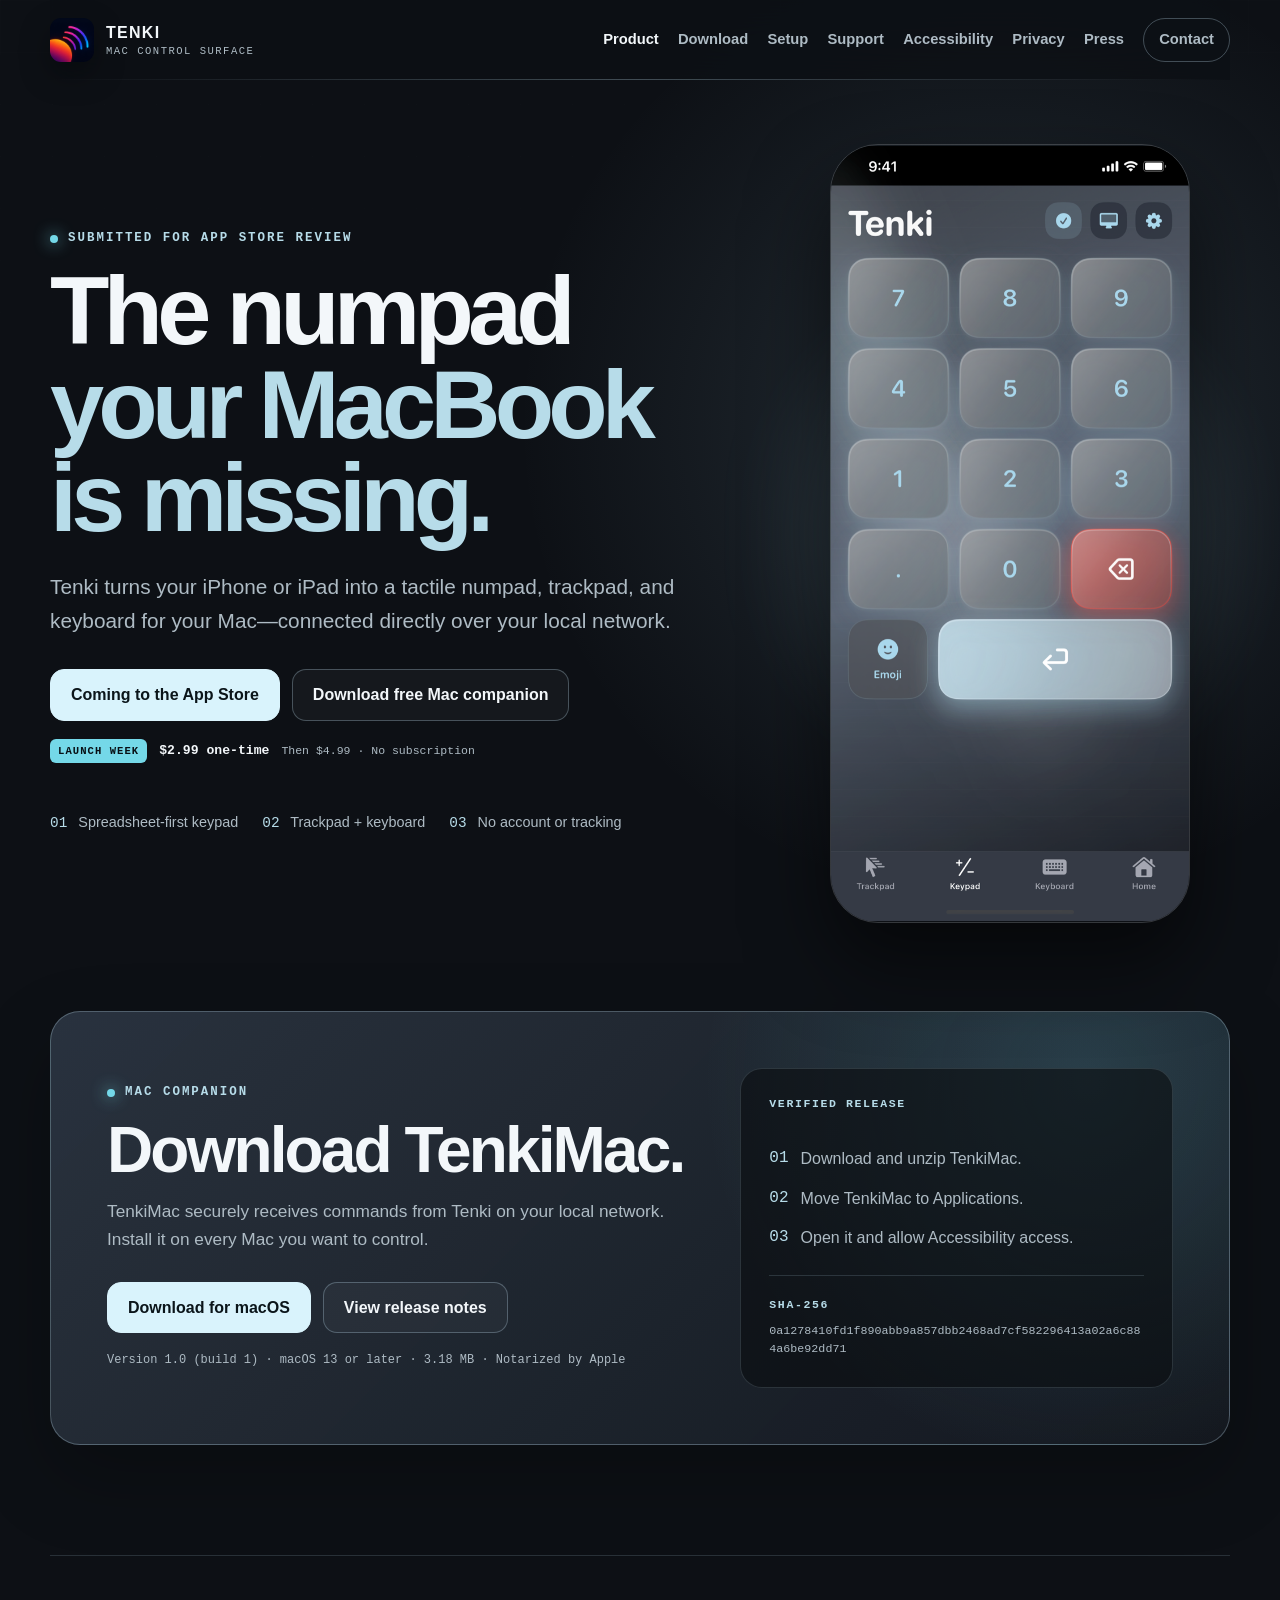
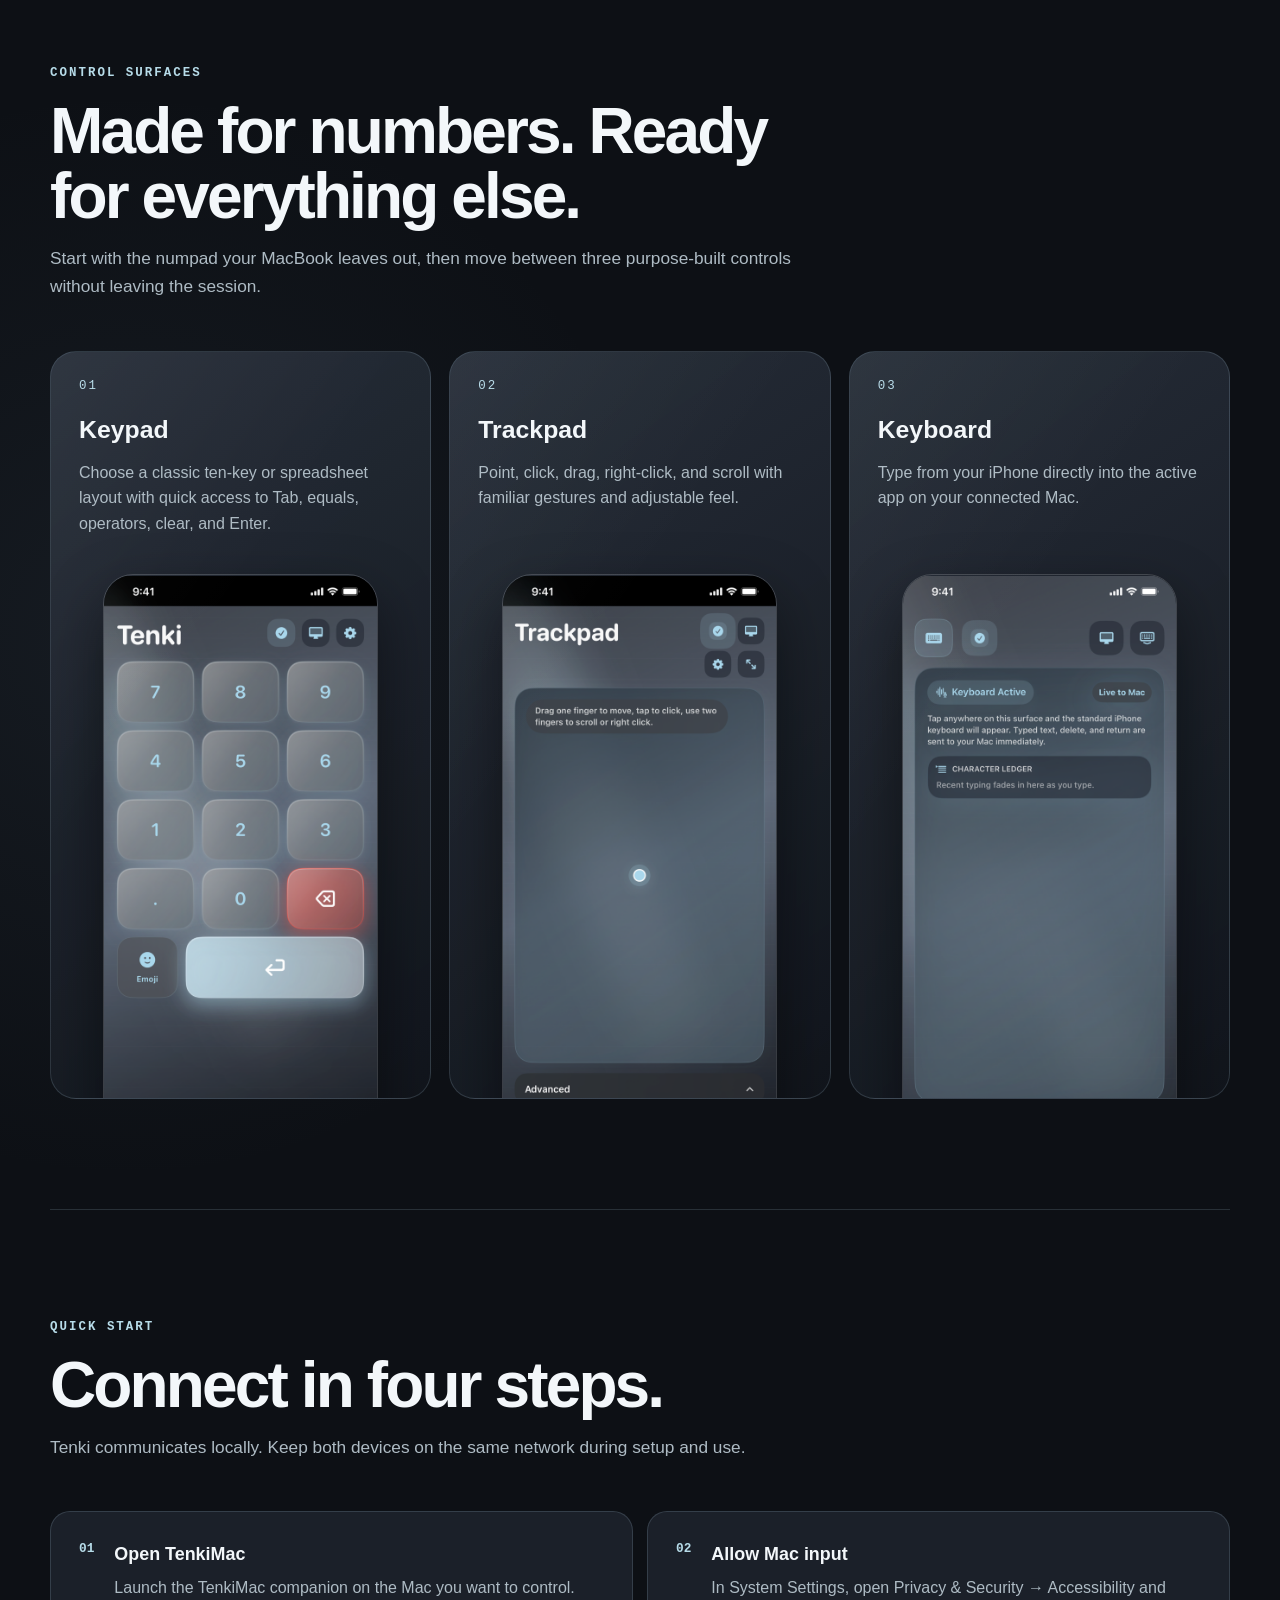
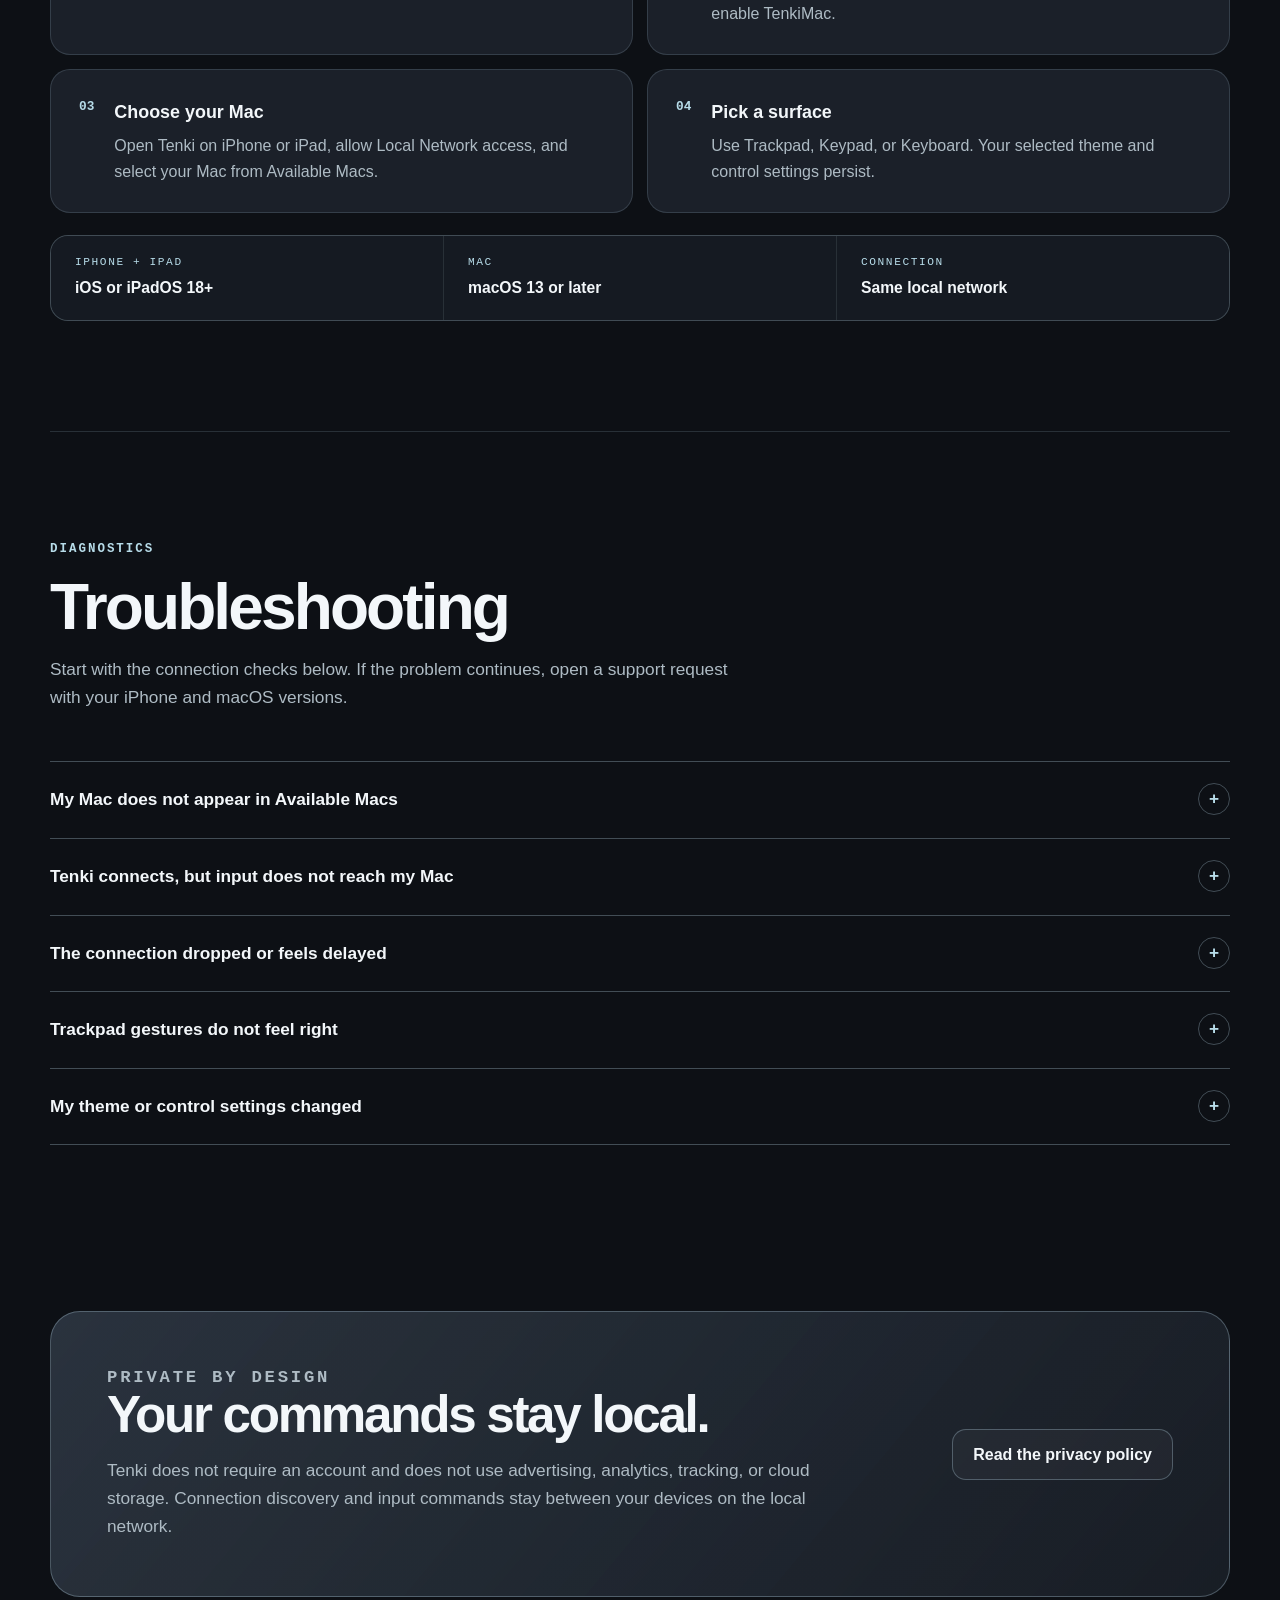
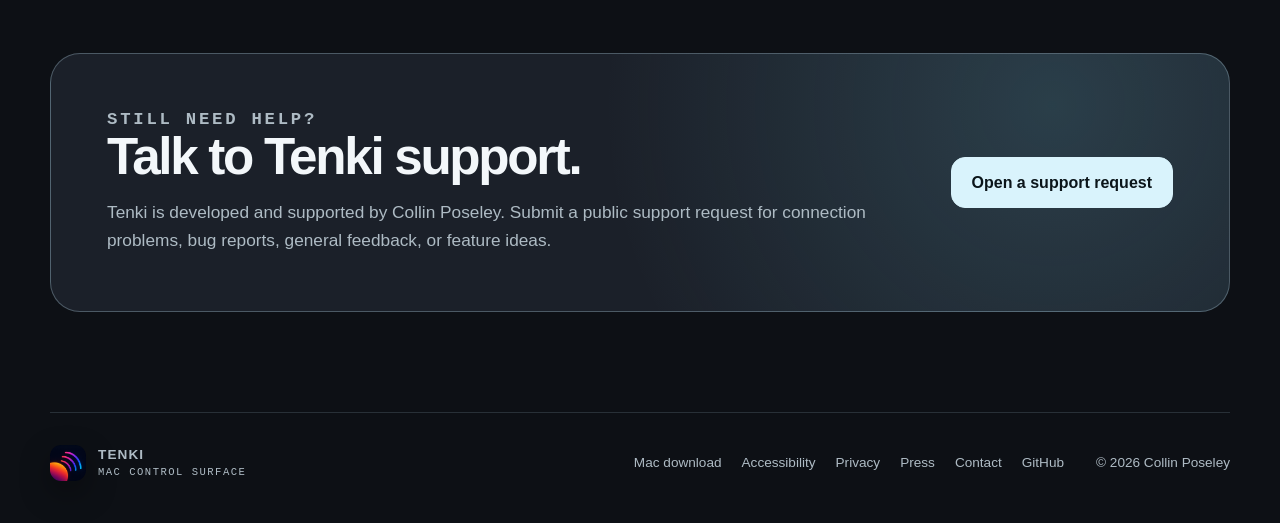
==== commit e9578413: "Keep navigation consistent across pages" ====
--- a/index.html
+++ b/index.html
@@ -23,7 +23,7 @@
   <a class="skip-link" href="#main">Skip to content</a>
 
   <header class="site-header">
-    <a class="brand" href="./" aria-label="Tenki Support home">
+    <a class="brand" href="./" aria-label="Tenki home">
       <img src="assets/icon.png" alt="" width="44" height="44">
       <span>
         <strong>TENKI</strong>
@@ -32,12 +32,14 @@
     </a>
 
     <nav aria-label="Primary navigation">
-      <a href="#surfaces">Features</a>
-      <a href="#download">Mac companion</a>
-      <a href="#troubleshooting">Troubleshooting</a>
+      <a aria-current="page" href="./">Product</a>
+      <a href="./#download">Download</a>
+      <a href="./#setup">Setup</a>
+      <a href="./#troubleshooting">Support</a>
+      <a href="accessibility.html">Accessibility</a>
       <a href="privacy.html">Privacy</a>
       <a href="press.html">Press</a>
-      <span class="nav-cta nav-status">App Store soon</span>
+      <a class="nav-cta" href="https://github.com/CPoseley2/tenki-support/issues/new?template=support.yml">Contact</a>
     </nav>
   </header>
 
--- a/assets/styles.css
+++ b/assets/styles.css
@@ -131,23 +131,24 @@
   letter-spacing: 0.14em;
 }
 
-nav {
+.site-header nav {
   display: flex;
-  gap: 24px;
+  gap: clamp(12px, 1.5vw, 24px);
   align-items: center;
-}
-
-nav a {
-  color: var(--muted);
-  font-size: 0.92rem;
+  white-space: nowrap;
+}
+
+.site-header nav a {
+  color: var(--muted);
+  font-size: clamp(0.78rem, 1.15vw, 0.92rem);
   font-weight: 600;
   text-decoration: none;
   transition: color 160ms ease;
 }
 
-nav a:hover,
-nav a:focus-visible,
-nav a[aria-current="page"] {
+.site-header nav a:hover,
+.site-header nav a:focus-visible,
+.site-header nav a[aria-current="page"] {
   color: var(--text);
 }
 
@@ -156,11 +157,6 @@
   color: var(--text);
   border: 1px solid var(--line-strong);
   border-radius: 999px;
-}
-
-.nav-status {
-  color: var(--text);
-  cursor: default;
 }
 
 main,
@@ -966,8 +962,28 @@
 }
 
 @media (max-width: 900px) {
-  nav a:not(.nav-cta) {
+  .site-header {
+    flex-wrap: wrap;
+    gap: 12px;
+    padding-bottom: 12px;
+  }
+
+  .site-header nav {
+    flex: 1 0 100%;
+    gap: 18px;
+    order: 3;
+    overflow-x: auto;
+    padding: 2px 0 5px;
+    scrollbar-width: none;
+  }
+
+  .site-header nav::-webkit-scrollbar {
     display: none;
+  }
+
+  .site-header nav a {
+    flex: 0 0 auto;
+    font-size: 0.82rem;
   }
 
   .hero {
@@ -1067,6 +1083,14 @@
     padding: 14px 0;
   }
 
+  .site-header nav {
+    flex-wrap: wrap;
+    gap: 16px;
+    margin-inline: -2px;
+    overflow-x: visible;
+    row-gap: 10px;
+  }
+
   .nav-cta {
     padding: 8px 11px;
     font-size: 0.78rem;
